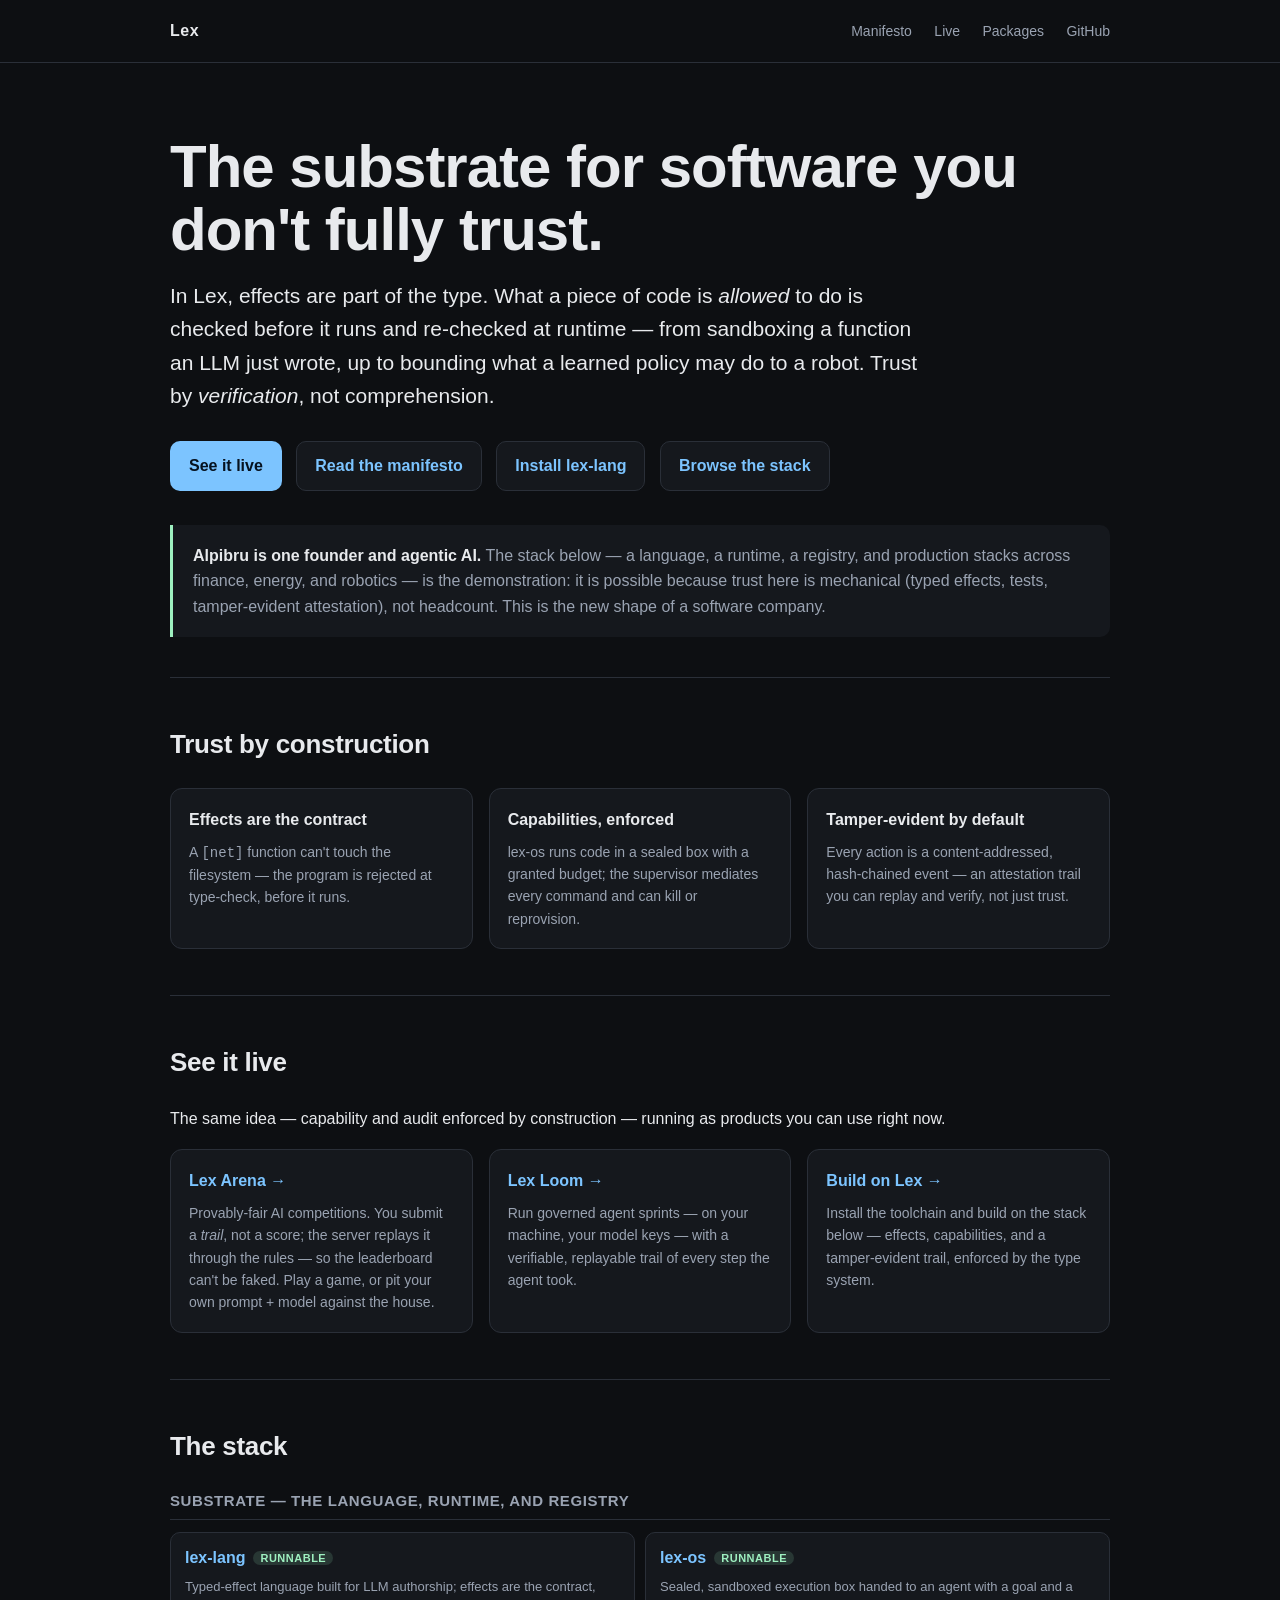
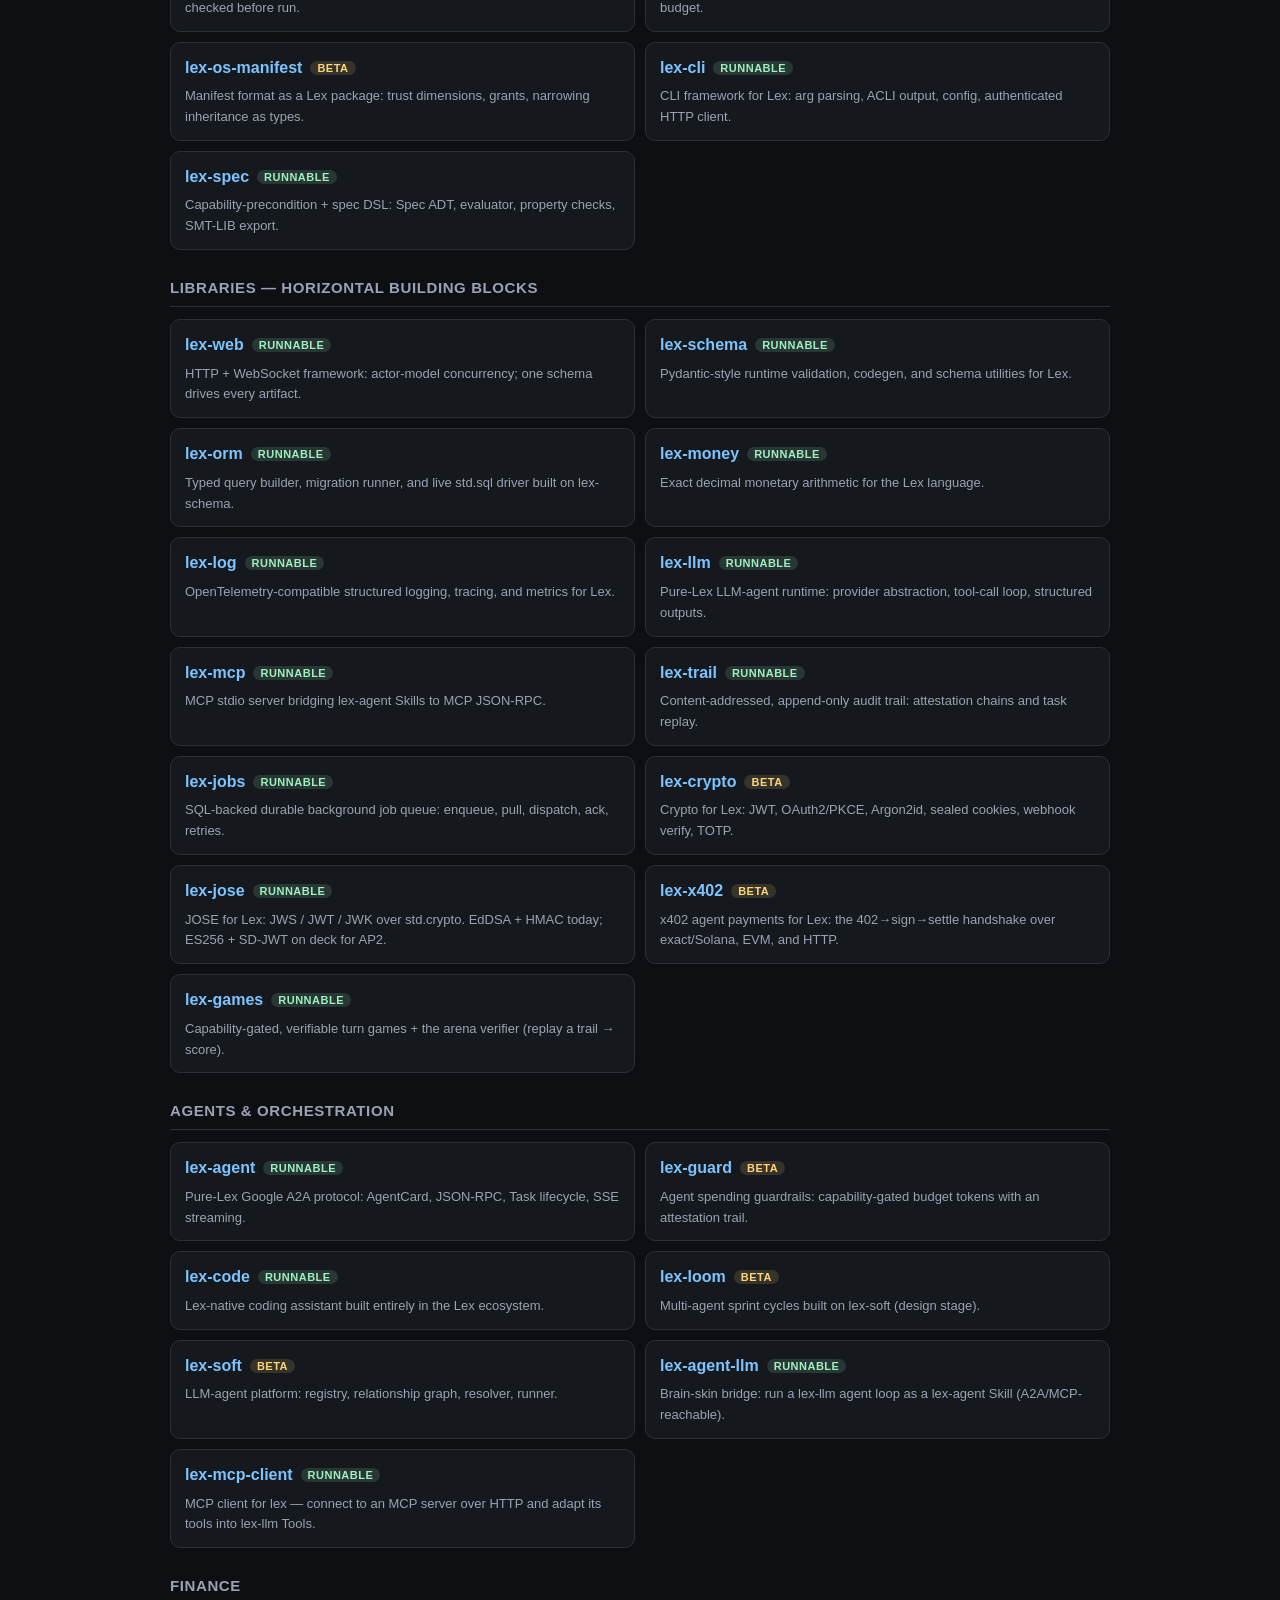
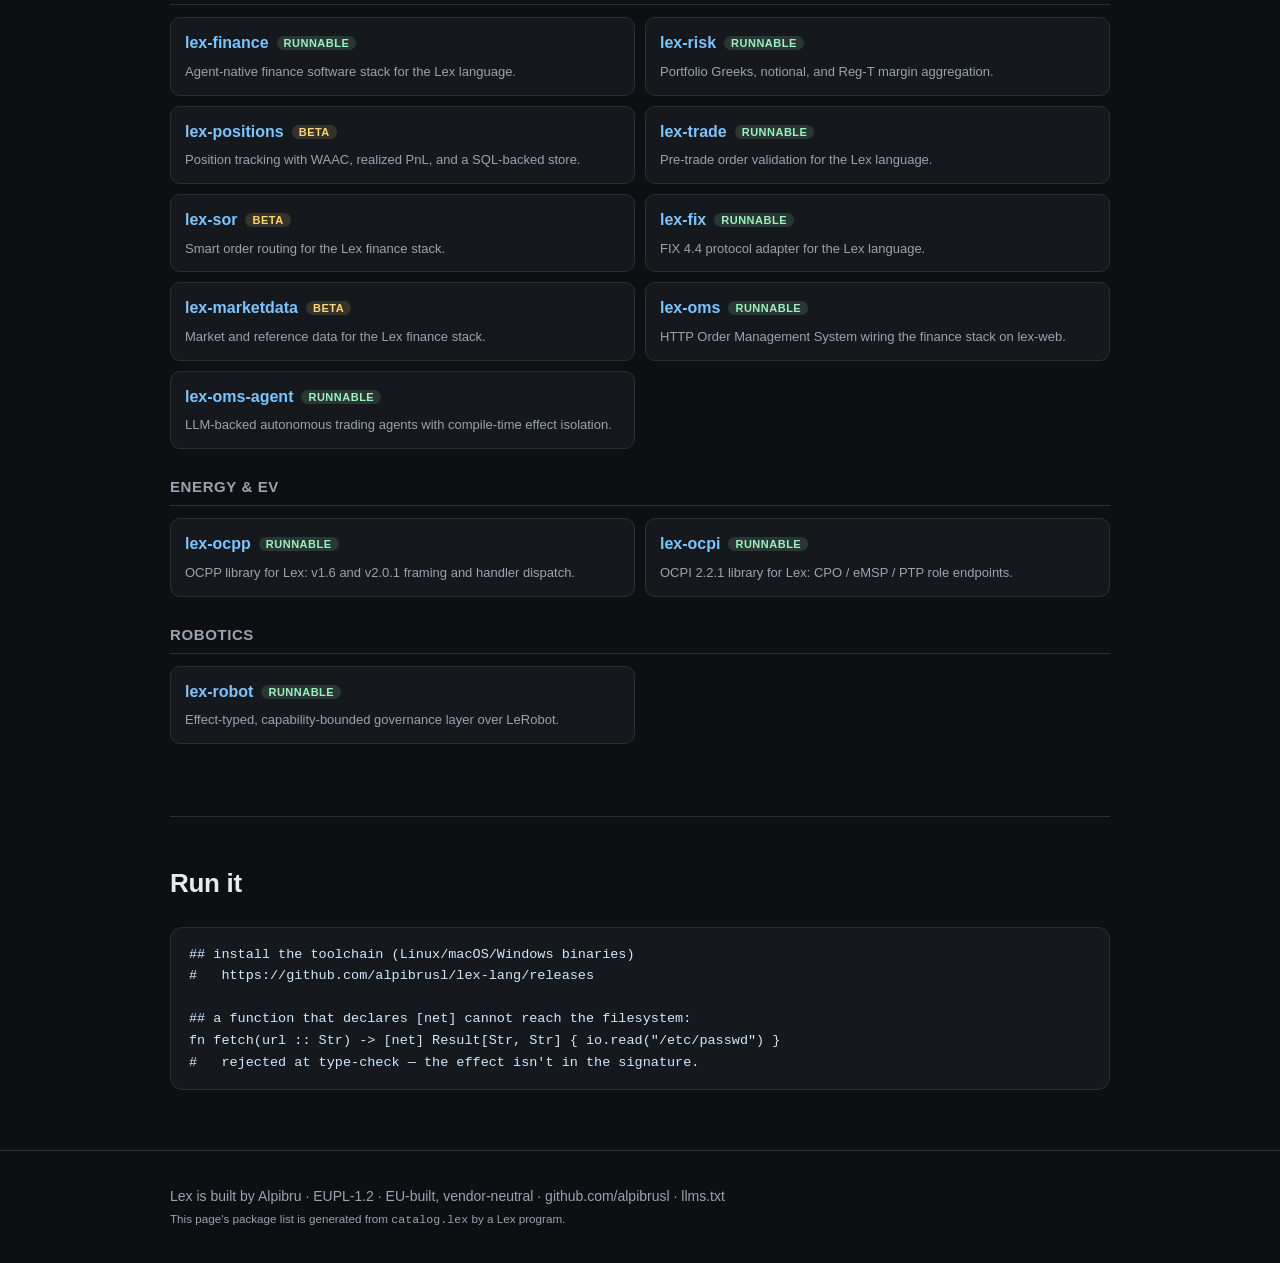
==== index.html @ 273da61c "catalog: regenerate surfaces (llms.txt, README.md, index.html) Co-Authored-By: Claude Sonnet 4.6 <no" ====
<!doctype html>
<html lang="en">
<head>
<meta charset="utf-8">
<meta name="viewport" content="width=device-width, initial-scale=1">
<title>Lex — the substrate for software you don't fully trust</title>
<meta name="description" content="Lex is an effect-typed substrate: what code is allowed to do is checked before it runs and re-checked at runtime — from sandboxing LLM-written code to bounding what a learned policy may do to a robot.">
<link rel="canonical" href="https://lexlang.org/">
<link rel="icon" href="/favicon.ico" sizes="any">
<meta property="og:title" content="Lex — the substrate for software you don't fully trust">
<meta property="og:description" content="Effects are part of the type. Trust by verification, not comprehension.">
<meta property="og:type" content="website">
<meta property="og:url" content="https://lexlang.org/">
<style>
  :root{
    --bg:#0d0f12; --surface:#15181d; --surface2:#1b1f26; --line:#2a2f38;
    --fg:#e8eaed; --muted:#9aa3b2; --accent:#7cc4ff; --accent2:#9ef0c0;
    --run:#9ef0c0; --beta:#ffd479; --alpha:#c6b3ff;
  }
  *{box-sizing:border-box}
  html{scroll-behavior:smooth}
  body{margin:0;background:var(--bg);color:var(--fg);
    font:16px/1.6 -apple-system,BlinkMacSystemFont,"Segoe UI",Roboto,Helvetica,Arial,sans-serif;
    -webkit-font-smoothing:antialiased}
  a{color:var(--accent);text-decoration:none}
  a:hover{text-decoration:underline}
  .wrap{max-width:980px;margin:0 auto;padding:0 20px}
  code,.mono{font-family:ui-monospace,SFMono-Regular,Menlo,Consolas,monospace}
  header{padding:18px 0;border-bottom:1px solid var(--line)}
  header .wrap{display:flex;align-items:center;justify-content:space-between;gap:16px}
  .brand{font-weight:700;letter-spacing:.5px}
  nav a{color:var(--muted);margin-left:18px;font-size:14px}
  .hero{padding:72px 0 40px}
  .hero h1{font-size:clamp(34px,6vw,60px);line-height:1.05;margin:0 0 18px;letter-spacing:-1px}
  .hero p.lead{font-size:clamp(17px,2.4vw,21px);color:var(--fg);max-width:760px;margin:0 0 22px}
  .cta a{display:inline-block;margin:6px 10px 6px 0;padding:11px 18px;border-radius:10px;
    border:1px solid var(--line);background:var(--surface);font-weight:600}
  .cta a.primary{background:var(--accent);color:#06121f;border-color:transparent}
  .solo{margin:28px 0 0;padding:18px 20px;border-left:3px solid var(--accent2);
    background:var(--surface);border-radius:0 10px 10px 0;color:var(--muted)}
  .solo b{color:var(--fg)}
  section.block{padding:46px 0;border-top:1px solid var(--line)}
  h2{font-size:26px;margin:0 0 22px;letter-spacing:-.3px}
  .pillars{display:grid;grid-template-columns:repeat(3,1fr);gap:16px}
  .pillar{background:var(--surface);border:1px solid var(--line);border-radius:12px;padding:18px}
  .pillar h3{margin:0 0 8px;font-size:16px}
  .pillar p{margin:0;color:var(--muted);font-size:14px}
  pre{background:var(--surface);border:1px solid var(--line);border-radius:12px;
    padding:16px 18px;overflow:auto;font-size:13.5px;color:#cfe8ff}
  .layer{margin:0 0 26px}
  .layer h3{font-size:15px;color:var(--muted);text-transform:uppercase;letter-spacing:.6px;
    font-weight:600;margin:0 0 12px;border-bottom:1px solid var(--line);padding-bottom:6px}
  ul.pkgs{list-style:none;margin:0;padding:0;display:grid;grid-template-columns:repeat(2,1fr);gap:10px}
  ul.pkgs li{background:var(--surface);border:1px solid var(--line);border-radius:10px;padding:12px 14px}
  ul.pkgs li a{font-weight:600}
  ul.pkgs li p{margin:6px 0 0;color:var(--muted);font-size:13px}
  .st{font-size:11px;font-weight:700;text-transform:uppercase;letter-spacing:.5px;
    margin-left:8px;padding:1px 7px;border-radius:20px;vertical-align:middle}
  .st-runnable{background:rgba(158,240,192,.14);color:var(--run)}
  .st-beta{background:rgba(255,212,121,.14);color:var(--beta)}
  .st-alpha{background:rgba(198,179,255,.14);color:var(--alpha)}
  footer{border-top:1px solid var(--line);padding:34px 0;color:var(--muted);font-size:14px}
  footer a{color:var(--muted)}
  @media(max-width:680px){.pillars{grid-template-columns:1fr}ul.pkgs{grid-template-columns:1fr}}
</style>
</head>
<body>
<header><div class="wrap">
  <span class="brand">Lex</span>
  <nav>
    <a href="/manifesto">Manifesto</a>
    <a href="#live">Live</a>
    <a href="#packages">Packages</a>
    <a href="https://github.com/alpibrusl">GitHub</a>
  </nav>
</div></header>

<main class="wrap">
  <section class="hero">
    <h1>The substrate for software you don't&nbsp;fully&nbsp;trust.</h1>
    <p class="lead">In Lex, effects are part of the type. What a piece of code is <em>allowed</em> to
    do is checked before it runs and re-checked at runtime — from sandboxing a function an LLM just
    wrote, up to bounding what a learned policy may do to a robot. Trust by <em>verification</em>, not
    comprehension.</p>
    <div class="cta">
      <a class="primary" href="#live">See it live</a>
      <a href="/manifesto">Read the manifesto</a>
      <a href="https://github.com/alpibrusl/lex-lang/releases">Install lex-lang</a>
      <a href="#packages">Browse the stack</a>
    </div>
    <p class="solo"><b>Alpibru is one founder and agentic AI.</b> The stack below — a language, a
    runtime, a registry, and production stacks across finance, energy, and robotics — is the
    demonstration: it is possible because trust here is mechanical (typed effects, tests,
    tamper-evident attestation), not headcount. This is the new shape of a software company.</p>
  </section>

  <section class="block">
    <h2>Trust by construction</h2>
    <div class="pillars">
      <div class="pillar"><h3>Effects are the contract</h3><p>A <code>[net]</code> function can't
        touch the filesystem — the program is rejected at type-check, before it runs.</p></div>
      <div class="pillar"><h3>Capabilities, enforced</h3><p>lex-os runs code in a sealed box with a
        granted budget; the supervisor mediates every command and can kill or reprovision.</p></div>
      <div class="pillar"><h3>Tamper-evident by default</h3><p>Every action is a content-addressed,
        hash-chained event — an attestation trail you can replay and verify, not just trust.</p></div>
    </div>
  </section>

  <section class="block" id="live">
    <h2>See it live</h2>
    <p class="lead" style="margin-bottom:18px">The same idea — capability and audit enforced by
    construction — running as products you can use right now.</p>
    <div class="pillars">
      <a class="pillar" style="text-decoration:none;display:block" href="https://arena.lexlang.org">
        <h3>Lex Arena &rarr;</h3><p>Provably-fair AI competitions. You submit a <em>trail</em>, not a
        score; the server replays it through the rules — so the leaderboard can't be faked. Play a
        game, or pit your own prompt + model against the house.</p></a>
      <a class="pillar" style="text-decoration:none;display:block" href="https://loom.lexlang.org">
        <h3>Lex Loom &rarr;</h3><p>Run governed agent sprints — on your machine, your model keys —
        with a verifiable, replayable trail of every step the agent took.</p></a>
      <a class="pillar" style="text-decoration:none;display:block" href="https://github.com/alpibrusl/lex-lang/releases">
        <h3>Build on Lex &rarr;</h3><p>Install the toolchain and build on the stack below —
        effects, capabilities, and a tamper-evident trail, enforced by the type system.</p></a>
    </div>
  </section>

  <section class="block" id="packages">
    <h2>The stack</h2>
<!-- packages:start -->
  <section class="layer">
    <h3>Substrate — the language, runtime, and registry</h3>
    <ul class="pkgs">
      <li><a href="https://github.com/alpibrusl/lex-lang">lex-lang</a><span class="st st-runnable">runnable</span><p>Typed-effect language built for LLM authorship; effects are the contract, checked before run.</p></li>
      <li><a href="https://github.com/alpibrusl/lex-os">lex-os</a><span class="st st-runnable">runnable</span><p>Sealed, sandboxed execution box handed to an agent with a goal and a budget.</p></li>
      <li><a href="https://github.com/alpibrusl/lex-os-manifest">lex-os-manifest</a><span class="st st-beta">beta</span><p>Manifest format as a Lex package: trust dimensions, grants, narrowing inheritance as types.</p></li>
      <li><a href="https://github.com/alpibrusl/lex-cli">lex-cli</a><span class="st st-runnable">runnable</span><p>CLI framework for Lex: arg parsing, ACLI output, config, authenticated HTTP client.</p></li>
      <li><a href="https://github.com/alpibrusl/lex-spec">lex-spec</a><span class="st st-runnable">runnable</span><p>Capability-precondition + spec DSL: Spec ADT, evaluator, property checks, SMT-LIB export.</p></li>
    </ul>
  </section>
  <section class="layer">
    <h3>Libraries — horizontal building blocks</h3>
    <ul class="pkgs">
      <li><a href="https://github.com/alpibrusl/lex-web">lex-web</a><span class="st st-runnable">runnable</span><p>HTTP + WebSocket framework: actor-model concurrency; one schema drives every artifact.</p></li>
      <li><a href="https://github.com/alpibrusl/lex-schema">lex-schema</a><span class="st st-runnable">runnable</span><p>Pydantic-style runtime validation, codegen, and schema utilities for Lex.</p></li>
      <li><a href="https://github.com/alpibrusl/lex-orm">lex-orm</a><span class="st st-runnable">runnable</span><p>Typed query builder, migration runner, and live std.sql driver built on lex-schema.</p></li>
      <li><a href="https://github.com/alpibrusl/lex-money">lex-money</a><span class="st st-runnable">runnable</span><p>Exact decimal monetary arithmetic for the Lex language.</p></li>
      <li><a href="https://github.com/alpibrusl/lex-log">lex-log</a><span class="st st-runnable">runnable</span><p>OpenTelemetry-compatible structured logging, tracing, and metrics for Lex.</p></li>
      <li><a href="https://github.com/alpibrusl/lex-llm">lex-llm</a><span class="st st-runnable">runnable</span><p>Pure-Lex LLM-agent runtime: provider abstraction, tool-call loop, structured outputs.</p></li>
      <li><a href="https://github.com/alpibrusl/lex-mcp">lex-mcp</a><span class="st st-runnable">runnable</span><p>MCP stdio server bridging lex-agent Skills to MCP JSON-RPC.</p></li>
      <li><a href="https://github.com/alpibrusl/lex-trail">lex-trail</a><span class="st st-runnable">runnable</span><p>Content-addressed, append-only audit trail: attestation chains and task replay.</p></li>
      <li><a href="https://github.com/alpibrusl/lex-jobs">lex-jobs</a><span class="st st-runnable">runnable</span><p>SQL-backed durable background job queue: enqueue, pull, dispatch, ack, retries.</p></li>
      <li><a href="https://github.com/alpibrusl/lex-crypto">lex-crypto</a><span class="st st-beta">beta</span><p>Crypto for Lex: JWT, OAuth2/PKCE, Argon2id, sealed cookies, webhook verify, TOTP.</p></li>
      <li><a href="https://github.com/alpibrusl/lex-jose">lex-jose</a><span class="st st-runnable">runnable</span><p>JOSE for Lex: JWS / JWT / JWK over std.crypto. EdDSA + HMAC today; ES256 + SD-JWT on deck for AP2.</p></li>
      <li><a href="https://github.com/alpibrusl/lex-x402">lex-x402</a><span class="st st-beta">beta</span><p>x402 agent payments for Lex: the 402→sign→settle handshake over exact/Solana, EVM, and HTTP.</p></li>
      <li><a href="https://github.com/alpibrusl/lex-games">lex-games</a><span class="st st-runnable">runnable</span><p>Capability-gated, verifiable turn games + the arena verifier (replay a trail → score).</p></li>
    </ul>
  </section>
  <section class="layer">
    <h3>Agents & orchestration</h3>
    <ul class="pkgs">
      <li><a href="https://github.com/alpibrusl/lex-agent">lex-agent</a><span class="st st-runnable">runnable</span><p>Pure-Lex Google A2A protocol: AgentCard, JSON-RPC, Task lifecycle, SSE streaming.</p></li>
      <li><a href="https://github.com/alpibrusl/lex-guard">lex-guard</a><span class="st st-beta">beta</span><p>Agent spending guardrails: capability-gated budget tokens with an attestation trail.</p></li>
      <li><a href="https://github.com/alpibrusl/lex-code">lex-code</a><span class="st st-runnable">runnable</span><p>Lex-native coding assistant built entirely in the Lex ecosystem.</p></li>
      <li><a href="https://github.com/alpibrusl/lex-loom">lex-loom</a><span class="st st-beta">beta</span><p>Multi-agent sprint cycles built on lex-soft (design stage).</p></li>
      <li><a href="https://github.com/alpibrusl/lex-soft">lex-soft</a><span class="st st-beta">beta</span><p>LLM-agent platform: registry, relationship graph, resolver, runner.</p></li>
      <li><a href="https://github.com/alpibrusl/lex-agent-llm">lex-agent-llm</a><span class="st st-runnable">runnable</span><p>Brain-skin bridge: run a lex-llm agent loop as a lex-agent Skill (A2A/MCP-reachable).</p></li>
      <li><a href="https://github.com/alpibrusl/lex-mcp-client">lex-mcp-client</a><span class="st st-runnable">runnable</span><p>MCP client for lex — connect to an MCP server over HTTP and adapt its tools into lex-llm Tools.</p></li>
    </ul>
  </section>
  <section class="layer">
    <h3>Finance</h3>
    <ul class="pkgs">
      <li><a href="https://github.com/alpibrusl/lex-finance">lex-finance</a><span class="st st-runnable">runnable</span><p>Agent-native finance software stack for the Lex language.</p></li>
      <li><a href="https://github.com/alpibrusl/lex-risk">lex-risk</a><span class="st st-runnable">runnable</span><p>Portfolio Greeks, notional, and Reg-T margin aggregation.</p></li>
      <li><a href="https://github.com/alpibrusl/lex-positions">lex-positions</a><span class="st st-beta">beta</span><p>Position tracking with WAAC, realized PnL, and a SQL-backed store.</p></li>
      <li><a href="https://github.com/alpibrusl/lex-trade">lex-trade</a><span class="st st-runnable">runnable</span><p>Pre-trade order validation for the Lex language.</p></li>
      <li><a href="https://github.com/alpibrusl/lex-sor">lex-sor</a><span class="st st-beta">beta</span><p>Smart order routing for the Lex finance stack.</p></li>
      <li><a href="https://github.com/alpibrusl/lex-fix">lex-fix</a><span class="st st-runnable">runnable</span><p>FIX 4.4 protocol adapter for the Lex language.</p></li>
      <li><a href="https://github.com/alpibrusl/lex-marketdata">lex-marketdata</a><span class="st st-beta">beta</span><p>Market and reference data for the Lex finance stack.</p></li>
      <li><a href="https://github.com/alpibrusl/lex-oms">lex-oms</a><span class="st st-runnable">runnable</span><p>HTTP Order Management System wiring the finance stack on lex-web.</p></li>
      <li><a href="https://github.com/alpibrusl/lex-oms-agent">lex-oms-agent</a><span class="st st-runnable">runnable</span><p>LLM-backed autonomous trading agents with compile-time effect isolation.</p></li>
    </ul>
  </section>
  <section class="layer">
    <h3>Energy & EV</h3>
    <ul class="pkgs">
      <li><a href="https://github.com/alpibrusl/lex-ocpp">lex-ocpp</a><span class="st st-runnable">runnable</span><p>OCPP library for Lex: v1.6 and v2.0.1 framing and handler dispatch.</p></li>
      <li><a href="https://github.com/alpibrusl/lex-ocpi">lex-ocpi</a><span class="st st-runnable">runnable</span><p>OCPI 2.2.1 library for Lex: CPO / eMSP / PTP role endpoints.</p></li>
    </ul>
  </section>
  <section class="layer">
    <h3>Robotics</h3>
    <ul class="pkgs">
      <li><a href="https://github.com/alpibrusl/lex-robot">lex-robot</a><span class="st st-runnable">runnable</span><p>Effect-typed, capability-bounded governance layer over LeRobot.</p></li>
    </ul>
  </section>
<!-- packages:end -->
  </section>

  <section class="block">
    <h2>Run it</h2>
    <pre><code>## install the toolchain (Linux/macOS/Windows binaries)
#   https://github.com/alpibrusl/lex-lang/releases

## a function that declares [net] cannot reach the filesystem:
fn fetch(url :: Str) -> [net] Result[Str, Str] { io.read("/etc/passwd") }
#   rejected at type-check — the effect isn't in the signature.</code></pre>
  </section>
</main>

<footer><div class="wrap">
  Lex is built by <a href="https://alpibru.com">Alpibru</a> · EUPL-1.2 · EU-built, vendor-neutral ·
  <a href="https://github.com/alpibrusl">github.com/alpibrusl</a> ·
  <a href="/llms.txt">llms.txt</a>
  <br><small>This page's package list is generated from <code>catalog.lex</code> by a Lex program.</small>
</div></footer>
</body>
</html>
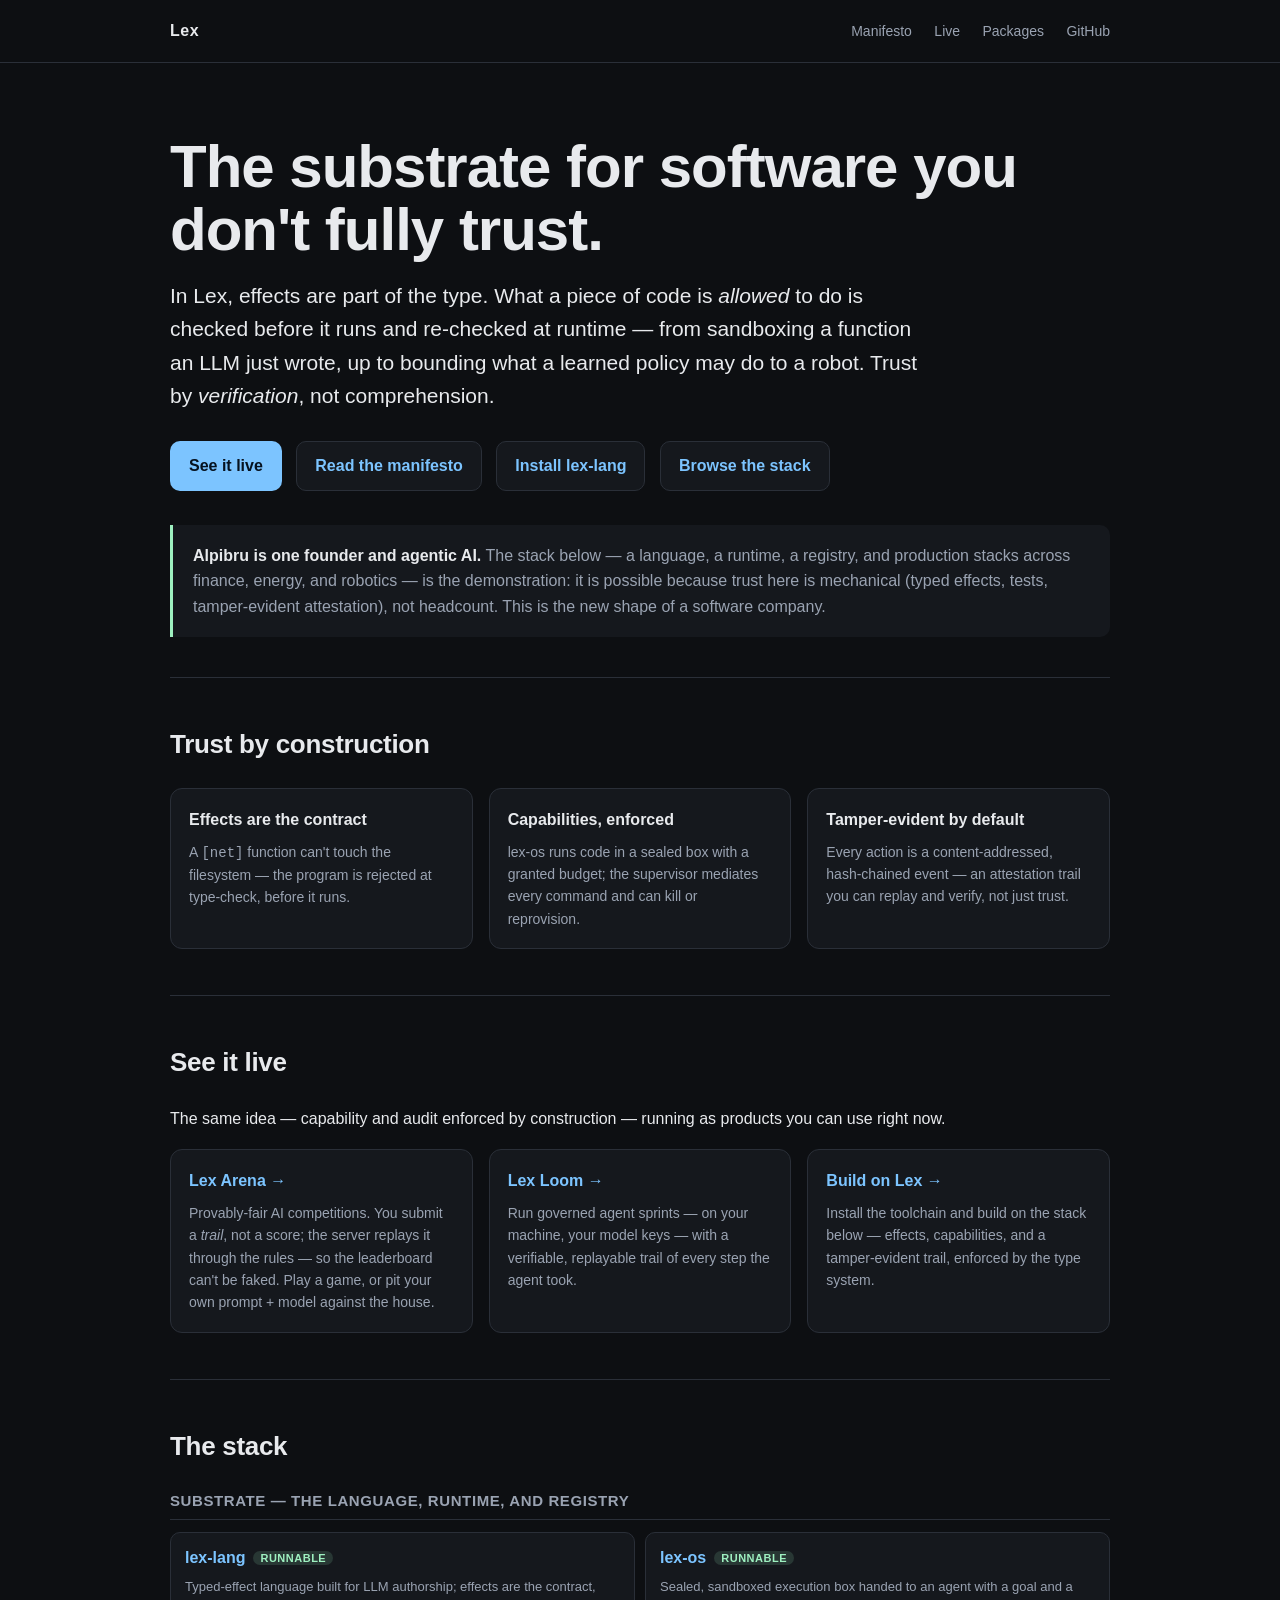
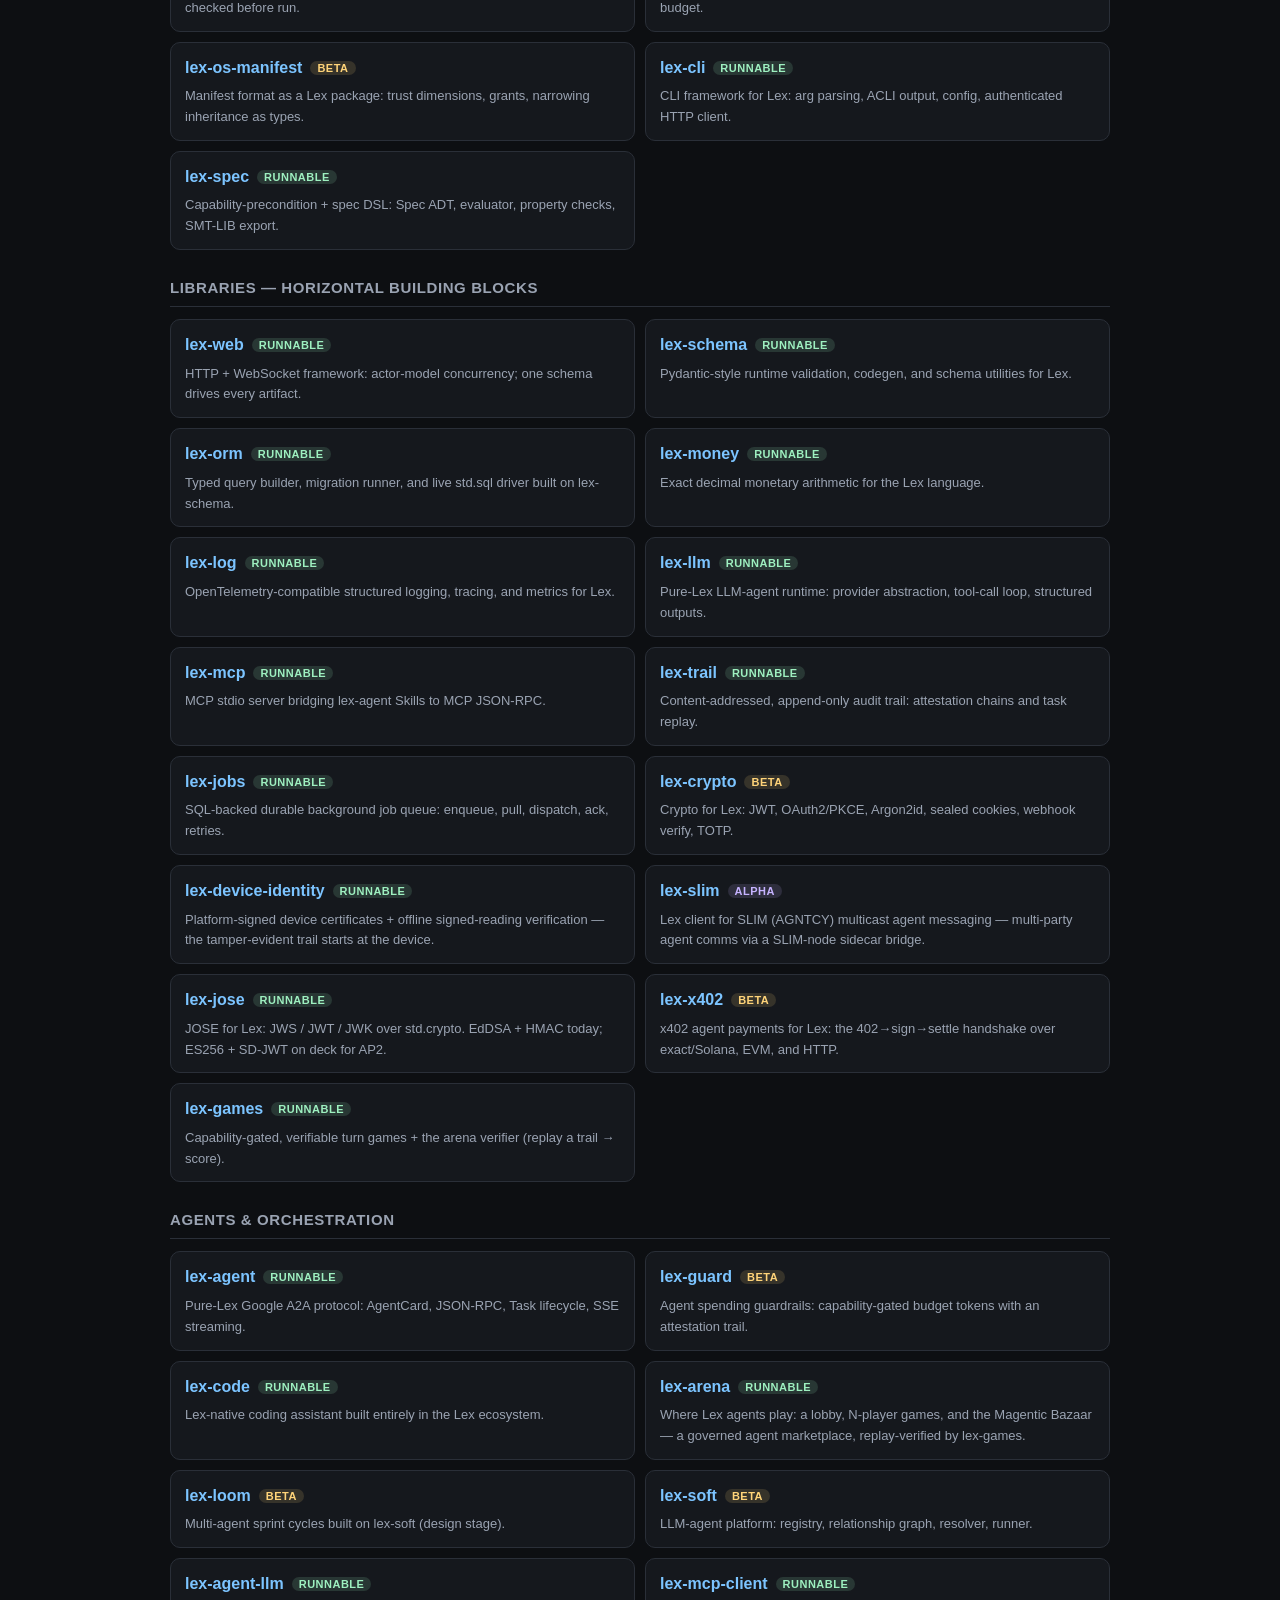
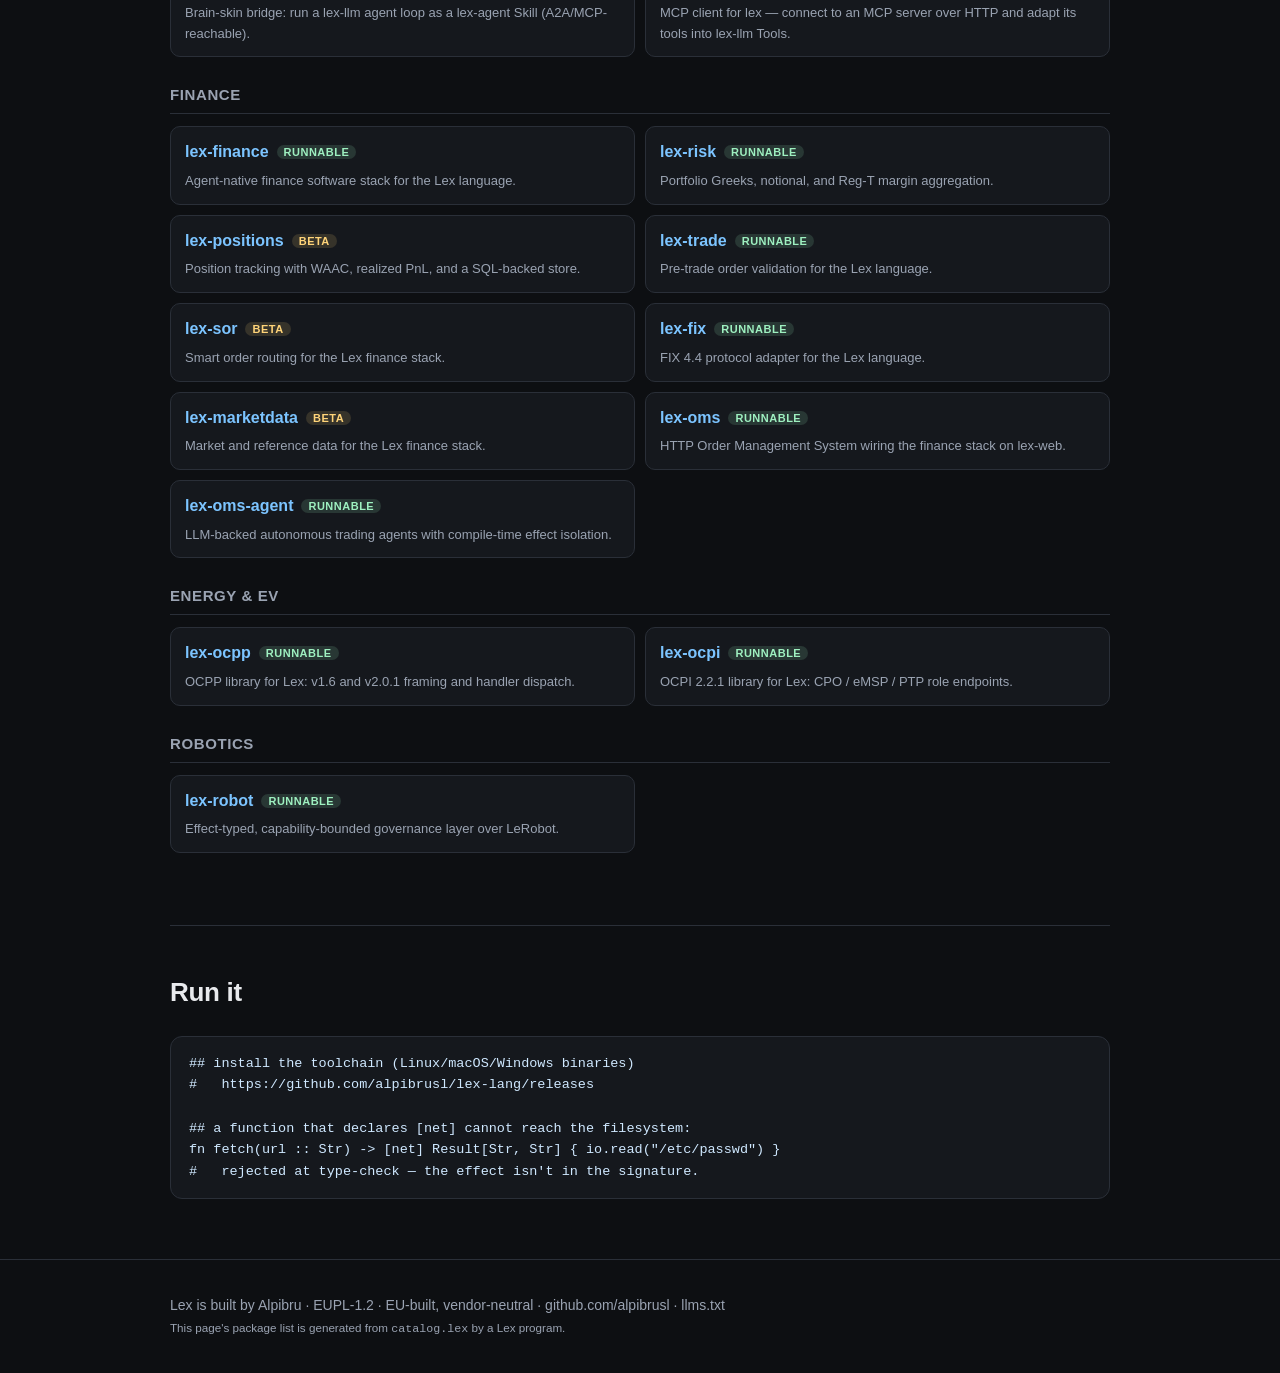
==== commit e1fb5cb2: "catalog: add lex-arena, lex-device-identity, lex-slim (new public repos) The anti-drift reality chec" ====
--- a/index.html
+++ b/index.html
@@ -150,6 +150,8 @@
       <li><a href="https://github.com/alpibrusl/lex-trail">lex-trail</a><span class="st st-runnable">runnable</span><p>Content-addressed, append-only audit trail: attestation chains and task replay.</p></li>
       <li><a href="https://github.com/alpibrusl/lex-jobs">lex-jobs</a><span class="st st-runnable">runnable</span><p>SQL-backed durable background job queue: enqueue, pull, dispatch, ack, retries.</p></li>
       <li><a href="https://github.com/alpibrusl/lex-crypto">lex-crypto</a><span class="st st-beta">beta</span><p>Crypto for Lex: JWT, OAuth2/PKCE, Argon2id, sealed cookies, webhook verify, TOTP.</p></li>
+      <li><a href="https://github.com/alpibrusl/lex-device-identity">lex-device-identity</a><span class="st st-runnable">runnable</span><p>Platform-signed device certificates + offline signed-reading verification — the tamper-evident trail starts at the device.</p></li>
+      <li><a href="https://github.com/alpibrusl/lex-slim">lex-slim</a><span class="st st-alpha">alpha</span><p>Lex client for SLIM (AGNTCY) multicast agent messaging — multi-party agent comms via a SLIM-node sidecar bridge.</p></li>
       <li><a href="https://github.com/alpibrusl/lex-jose">lex-jose</a><span class="st st-runnable">runnable</span><p>JOSE for Lex: JWS / JWT / JWK over std.crypto. EdDSA + HMAC today; ES256 + SD-JWT on deck for AP2.</p></li>
       <li><a href="https://github.com/alpibrusl/lex-x402">lex-x402</a><span class="st st-beta">beta</span><p>x402 agent payments for Lex: the 402→sign→settle handshake over exact/Solana, EVM, and HTTP.</p></li>
       <li><a href="https://github.com/alpibrusl/lex-games">lex-games</a><span class="st st-runnable">runnable</span><p>Capability-gated, verifiable turn games + the arena verifier (replay a trail → score).</p></li>
@@ -161,6 +163,7 @@
       <li><a href="https://github.com/alpibrusl/lex-agent">lex-agent</a><span class="st st-runnable">runnable</span><p>Pure-Lex Google A2A protocol: AgentCard, JSON-RPC, Task lifecycle, SSE streaming.</p></li>
       <li><a href="https://github.com/alpibrusl/lex-guard">lex-guard</a><span class="st st-beta">beta</span><p>Agent spending guardrails: capability-gated budget tokens with an attestation trail.</p></li>
       <li><a href="https://github.com/alpibrusl/lex-code">lex-code</a><span class="st st-runnable">runnable</span><p>Lex-native coding assistant built entirely in the Lex ecosystem.</p></li>
+      <li><a href="https://github.com/alpibrusl/lex-arena">lex-arena</a><span class="st st-runnable">runnable</span><p>Where Lex agents play: a lobby, N-player games, and the Magentic Bazaar — a governed agent marketplace, replay-verified by lex-games.</p></li>
       <li><a href="https://github.com/alpibrusl/lex-loom">lex-loom</a><span class="st st-beta">beta</span><p>Multi-agent sprint cycles built on lex-soft (design stage).</p></li>
       <li><a href="https://github.com/alpibrusl/lex-soft">lex-soft</a><span class="st st-beta">beta</span><p>LLM-agent platform: registry, relationship graph, resolver, runner.</p></li>
       <li><a href="https://github.com/alpibrusl/lex-agent-llm">lex-agent-llm</a><span class="st st-runnable">runnable</span><p>Brain-skin bridge: run a lex-llm agent loop as a lex-agent Skill (A2A/MCP-reachable).</p></li>
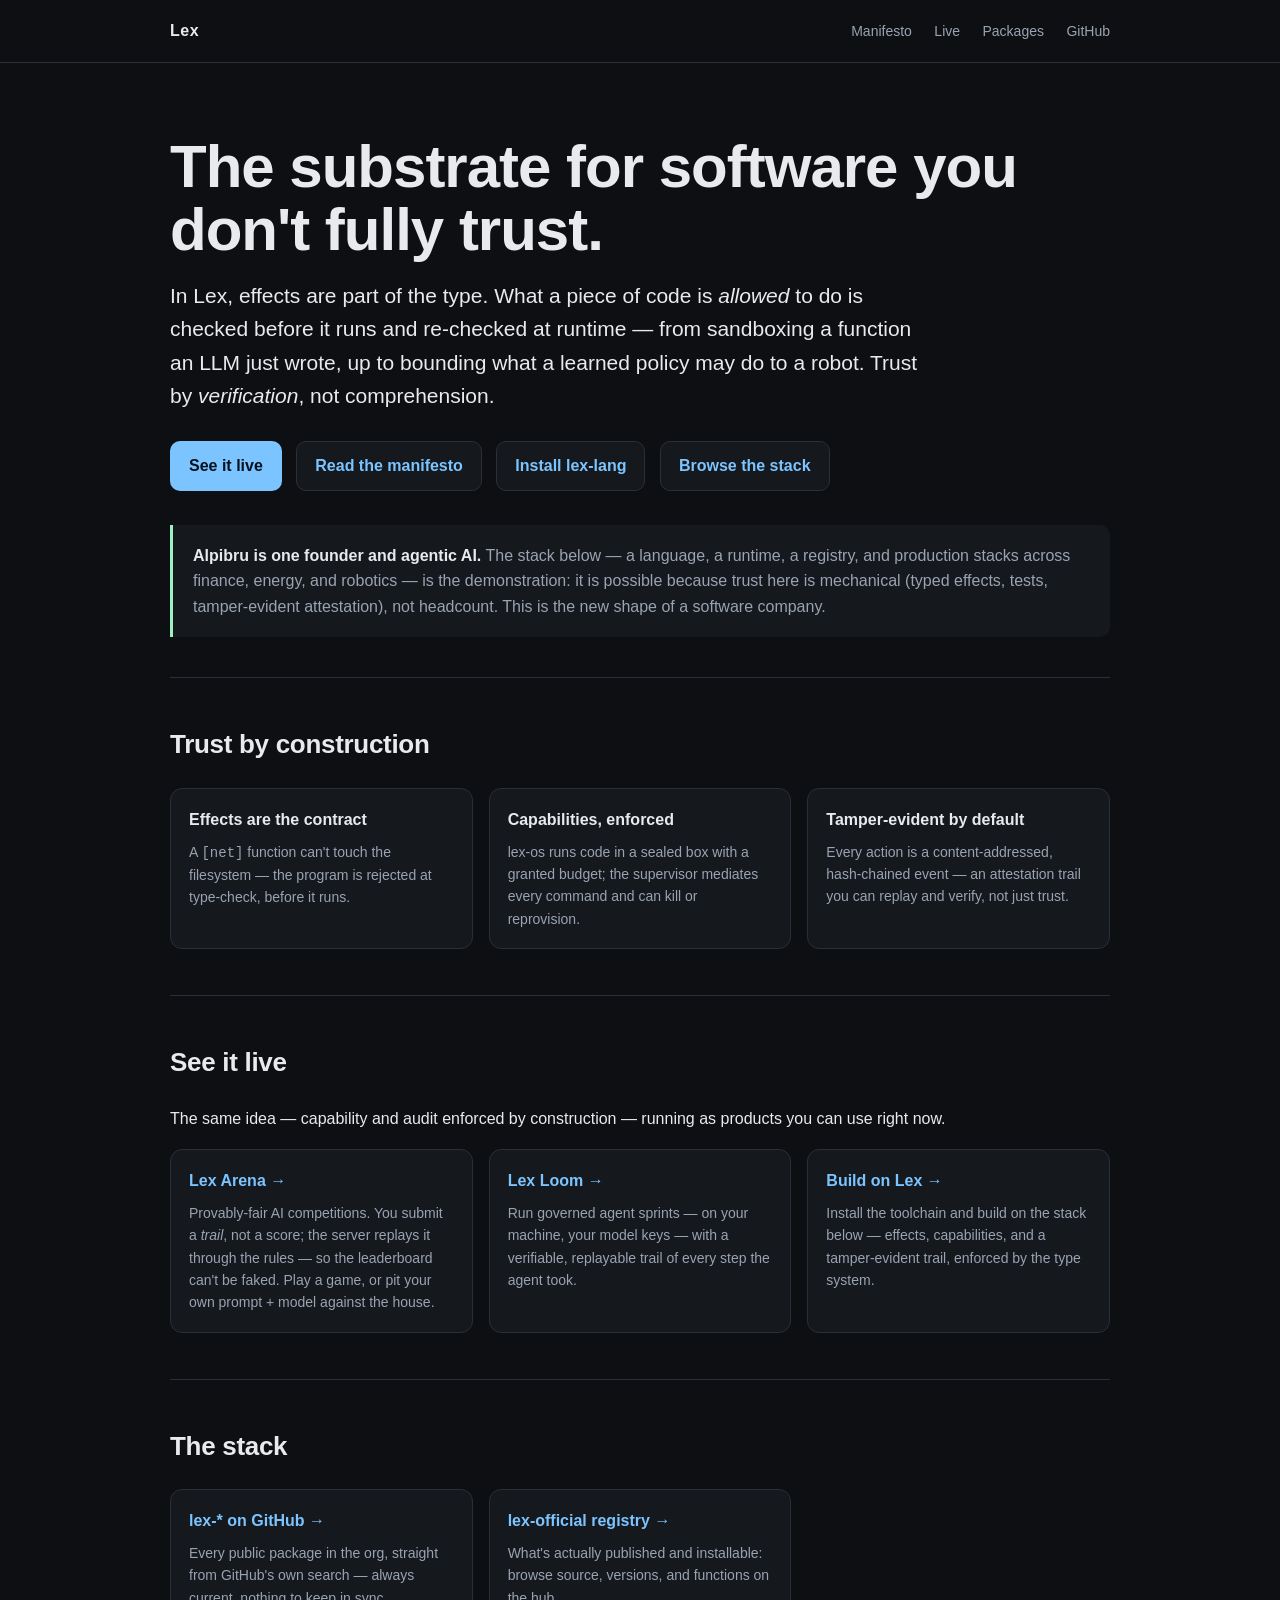
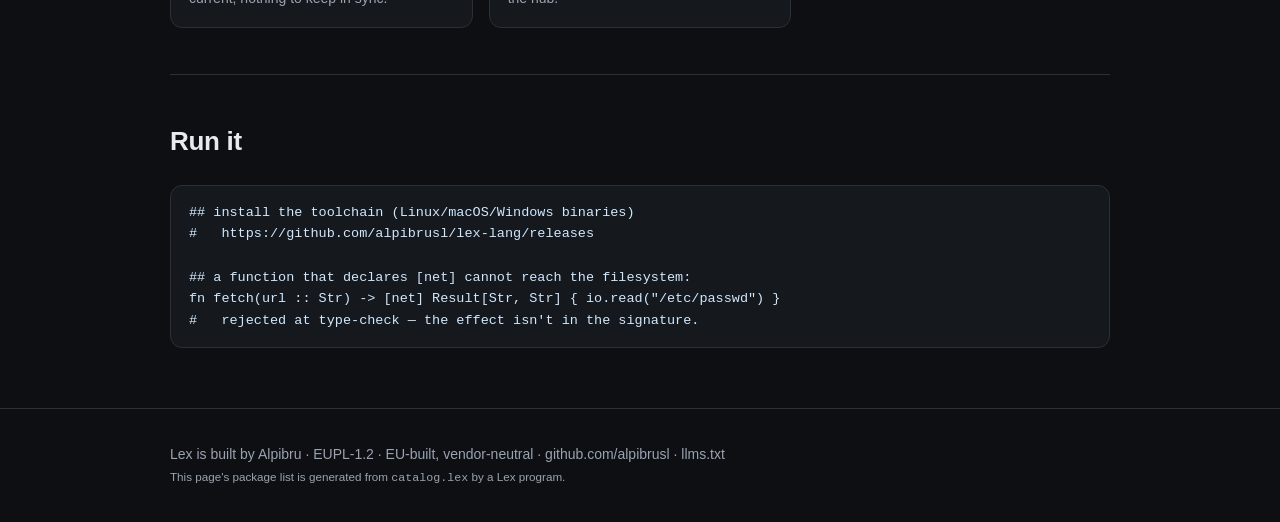
==== commit 8714dd9e: "Replace the curated package list with two live links catalog.lex hand-curated a Layer/Status entry p" ====
--- a/index.html
+++ b/index.html
@@ -127,76 +127,12 @@
   <section class="block" id="packages">
     <h2>The stack</h2>
 <!-- packages:start -->
-  <section class="layer">
-    <h3>Substrate — the language, runtime, and registry</h3>
-    <ul class="pkgs">
-      <li><a href="https://github.com/alpibrusl/lex-lang">lex-lang</a><span class="st st-runnable">runnable</span><p>Typed-effect language built for LLM authorship; effects are the contract, checked before run.</p></li>
-      <li><a href="https://github.com/alpibrusl/lex-os">lex-os</a><span class="st st-runnable">runnable</span><p>Sealed, sandboxed execution box handed to an agent with a goal and a budget.</p></li>
-      <li><a href="https://github.com/alpibrusl/lex-os-manifest">lex-os-manifest</a><span class="st st-beta">beta</span><p>Manifest format as a Lex package: trust dimensions, grants, narrowing inheritance as types.</p></li>
-      <li><a href="https://github.com/alpibrusl/lex-cli">lex-cli</a><span class="st st-runnable">runnable</span><p>CLI framework for Lex: arg parsing, ACLI output, config, authenticated HTTP client.</p></li>
-      <li><a href="https://github.com/alpibrusl/lex-spec">lex-spec</a><span class="st st-runnable">runnable</span><p>Capability-precondition + spec DSL: Spec ADT, evaluator, property checks, SMT-LIB export.</p></li>
-    </ul>
-  </section>
-  <section class="layer">
-    <h3>Libraries — horizontal building blocks</h3>
-    <ul class="pkgs">
-      <li><a href="https://github.com/alpibrusl/lex-web">lex-web</a><span class="st st-runnable">runnable</span><p>HTTP + WebSocket framework: actor-model concurrency; one schema drives every artifact.</p></li>
-      <li><a href="https://github.com/alpibrusl/lex-schema">lex-schema</a><span class="st st-runnable">runnable</span><p>Pydantic-style runtime validation, codegen, and schema utilities for Lex.</p></li>
-      <li><a href="https://github.com/alpibrusl/lex-orm">lex-orm</a><span class="st st-runnable">runnable</span><p>Typed query builder, migration runner, and live std.sql driver built on lex-schema.</p></li>
-      <li><a href="https://github.com/alpibrusl/lex-money">lex-money</a><span class="st st-runnable">runnable</span><p>Exact decimal monetary arithmetic for the Lex language.</p></li>
-      <li><a href="https://github.com/alpibrusl/lex-log">lex-log</a><span class="st st-runnable">runnable</span><p>OpenTelemetry-compatible structured logging, tracing, and metrics for Lex.</p></li>
-      <li><a href="https://github.com/alpibrusl/lex-llm">lex-llm</a><span class="st st-runnable">runnable</span><p>Pure-Lex LLM-agent runtime: provider abstraction, tool-call loop, structured outputs.</p></li>
-      <li><a href="https://github.com/alpibrusl/lex-mcp">lex-mcp</a><span class="st st-runnable">runnable</span><p>MCP stdio server bridging lex-agent Skills to MCP JSON-RPC.</p></li>
-      <li><a href="https://github.com/alpibrusl/lex-trail">lex-trail</a><span class="st st-runnable">runnable</span><p>Content-addressed, append-only audit trail: attestation chains and task replay.</p></li>
-      <li><a href="https://github.com/alpibrusl/lex-jobs">lex-jobs</a><span class="st st-runnable">runnable</span><p>SQL-backed durable background job queue: enqueue, pull, dispatch, ack, retries.</p></li>
-      <li><a href="https://github.com/alpibrusl/lex-crypto">lex-crypto</a><span class="st st-beta">beta</span><p>Crypto for Lex: JWT, OAuth2/PKCE, Argon2id, sealed cookies, webhook verify, TOTP.</p></li>
-      <li><a href="https://github.com/alpibrusl/lex-device-identity">lex-device-identity</a><span class="st st-runnable">runnable</span><p>Platform-signed device certificates + offline signed-reading verification — the tamper-evident trail starts at the device.</p></li>
-      <li><a href="https://github.com/alpibrusl/lex-slim">lex-slim</a><span class="st st-alpha">alpha</span><p>Lex client for SLIM (AGNTCY) multicast agent messaging — multi-party agent comms via a SLIM-node sidecar bridge.</p></li>
-      <li><a href="https://github.com/alpibrusl/lex-jose">lex-jose</a><span class="st st-runnable">runnable</span><p>JOSE for Lex: JWS / JWT / JWK over std.crypto. EdDSA + HMAC today; ES256 + SD-JWT on deck for AP2.</p></li>
-      <li><a href="https://github.com/alpibrusl/lex-x402">lex-x402</a><span class="st st-beta">beta</span><p>x402 agent payments for Lex: the 402→sign→settle handshake over exact/Solana, EVM, and HTTP.</p></li>
-      <li><a href="https://github.com/alpibrusl/lex-games">lex-games</a><span class="st st-runnable">runnable</span><p>Capability-gated, verifiable turn games + the arena verifier (replay a trail → score).</p></li>
-    </ul>
-  </section>
-  <section class="layer">
-    <h3>Agents & orchestration</h3>
-    <ul class="pkgs">
-      <li><a href="https://github.com/alpibrusl/lex-agent">lex-agent</a><span class="st st-runnable">runnable</span><p>Pure-Lex Google A2A protocol: AgentCard, JSON-RPC, Task lifecycle, SSE streaming.</p></li>
-      <li><a href="https://github.com/alpibrusl/lex-guard">lex-guard</a><span class="st st-beta">beta</span><p>Agent spending guardrails: capability-gated budget tokens with an attestation trail.</p></li>
-      <li><a href="https://github.com/alpibrusl/lex-code">lex-code</a><span class="st st-runnable">runnable</span><p>Lex-native coding assistant built entirely in the Lex ecosystem.</p></li>
-      <li><a href="https://github.com/alpibrusl/lex-arena">lex-arena</a><span class="st st-runnable">runnable</span><p>Where Lex agents play: a lobby, N-player games, and the Magentic Bazaar — a governed agent marketplace, replay-verified by lex-games.</p></li>
-      <li><a href="https://github.com/alpibrusl/lex-loom">lex-loom</a><span class="st st-beta">beta</span><p>Multi-agent sprint cycles built on lex-soft (design stage).</p></li>
-      <li><a href="https://github.com/alpibrusl/lex-soft">lex-soft</a><span class="st st-beta">beta</span><p>LLM-agent platform: registry, relationship graph, resolver, runner.</p></li>
-      <li><a href="https://github.com/alpibrusl/lex-agent-llm">lex-agent-llm</a><span class="st st-runnable">runnable</span><p>Brain-skin bridge: run a lex-llm agent loop as a lex-agent Skill (A2A/MCP-reachable).</p></li>
-      <li><a href="https://github.com/alpibrusl/lex-mcp-client">lex-mcp-client</a><span class="st st-runnable">runnable</span><p>MCP client for lex — connect to an MCP server over HTTP and adapt its tools into lex-llm Tools.</p></li>
-    </ul>
-  </section>
-  <section class="layer">
-    <h3>Finance</h3>
-    <ul class="pkgs">
-      <li><a href="https://github.com/alpibrusl/lex-finance">lex-finance</a><span class="st st-runnable">runnable</span><p>Agent-native finance software stack for the Lex language.</p></li>
-      <li><a href="https://github.com/alpibrusl/lex-risk">lex-risk</a><span class="st st-runnable">runnable</span><p>Portfolio Greeks, notional, and Reg-T margin aggregation.</p></li>
-      <li><a href="https://github.com/alpibrusl/lex-positions">lex-positions</a><span class="st st-beta">beta</span><p>Position tracking with WAAC, realized PnL, and a SQL-backed store.</p></li>
-      <li><a href="https://github.com/alpibrusl/lex-trade">lex-trade</a><span class="st st-runnable">runnable</span><p>Pre-trade order validation for the Lex language.</p></li>
-      <li><a href="https://github.com/alpibrusl/lex-sor">lex-sor</a><span class="st st-beta">beta</span><p>Smart order routing for the Lex finance stack.</p></li>
-      <li><a href="https://github.com/alpibrusl/lex-fix">lex-fix</a><span class="st st-runnable">runnable</span><p>FIX 4.4 protocol adapter for the Lex language.</p></li>
-      <li><a href="https://github.com/alpibrusl/lex-marketdata">lex-marketdata</a><span class="st st-beta">beta</span><p>Market and reference data for the Lex finance stack.</p></li>
-      <li><a href="https://github.com/alpibrusl/lex-oms">lex-oms</a><span class="st st-runnable">runnable</span><p>HTTP Order Management System wiring the finance stack on lex-web.</p></li>
-      <li><a href="https://github.com/alpibrusl/lex-oms-agent">lex-oms-agent</a><span class="st st-runnable">runnable</span><p>LLM-backed autonomous trading agents with compile-time effect isolation.</p></li>
-    </ul>
-  </section>
-  <section class="layer">
-    <h3>Energy & EV</h3>
-    <ul class="pkgs">
-      <li><a href="https://github.com/alpibrusl/lex-ocpp">lex-ocpp</a><span class="st st-runnable">runnable</span><p>OCPP library for Lex: v1.6 and v2.0.1 framing and handler dispatch.</p></li>
-      <li><a href="https://github.com/alpibrusl/lex-ocpi">lex-ocpi</a><span class="st st-runnable">runnable</span><p>OCPI 2.2.1 library for Lex: CPO / eMSP / PTP role endpoints.</p></li>
-    </ul>
-  </section>
-  <section class="layer">
-    <h3>Robotics</h3>
-    <ul class="pkgs">
-      <li><a href="https://github.com/alpibrusl/lex-robot">lex-robot</a><span class="st st-runnable">runnable</span><p>Effect-typed, capability-bounded governance layer over LeRobot.</p></li>
-    </ul>
-  </section>
+  <div class="pillars">
+    <a class="pillar" style="text-decoration:none;display:block" href="https://github.com/orgs/alpibrusl/repositories?q=lex-&type=public">
+      <h3>lex-* on GitHub &rarr;</h3><p>Every public package in the org, straight from GitHub's own search — always current, nothing to keep in sync.</p></a>
+    <a class="pillar" style="text-decoration:none;display:block" href="https://console.lexlang.org/#/lex-official">
+      <h3>lex-official registry &rarr;</h3><p>What's actually published and installable: browse source, versions, and functions on the hub.</p></a>
+  </div>
 <!-- packages:end -->
   </section>
 
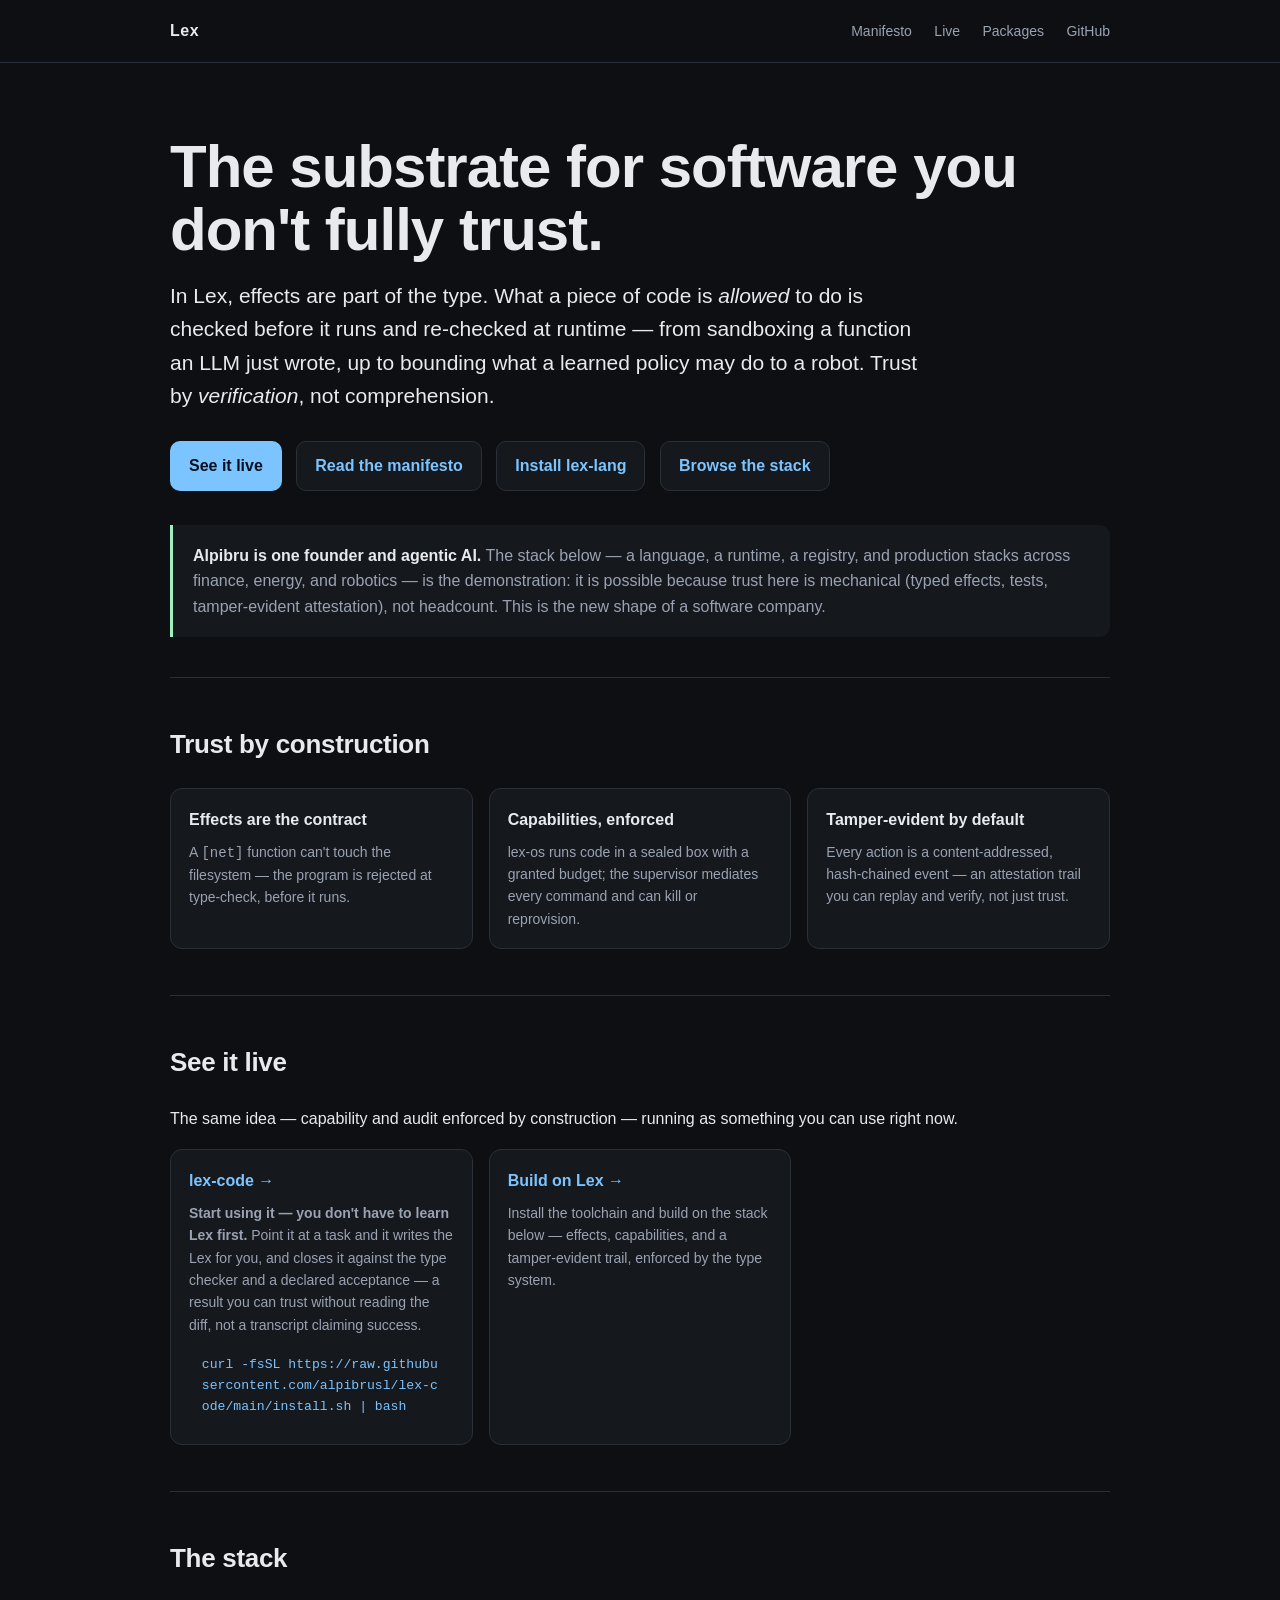
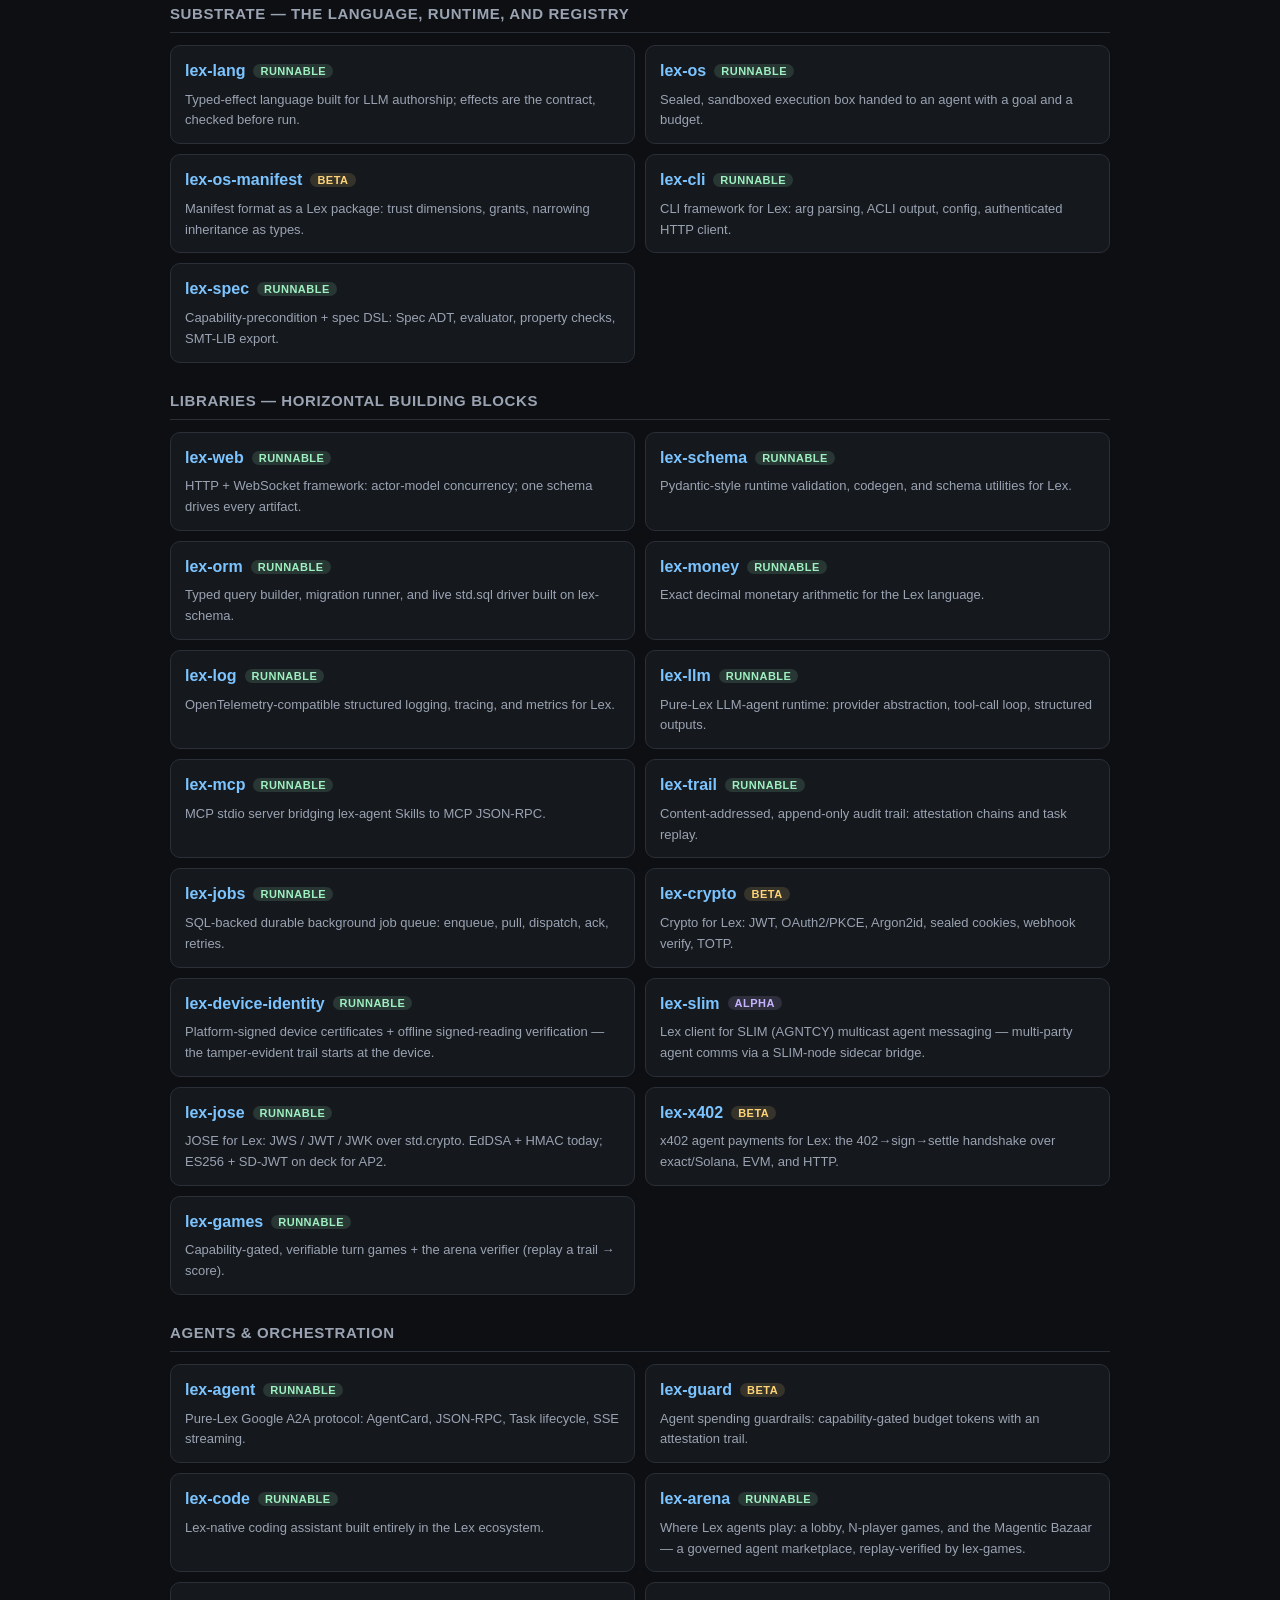
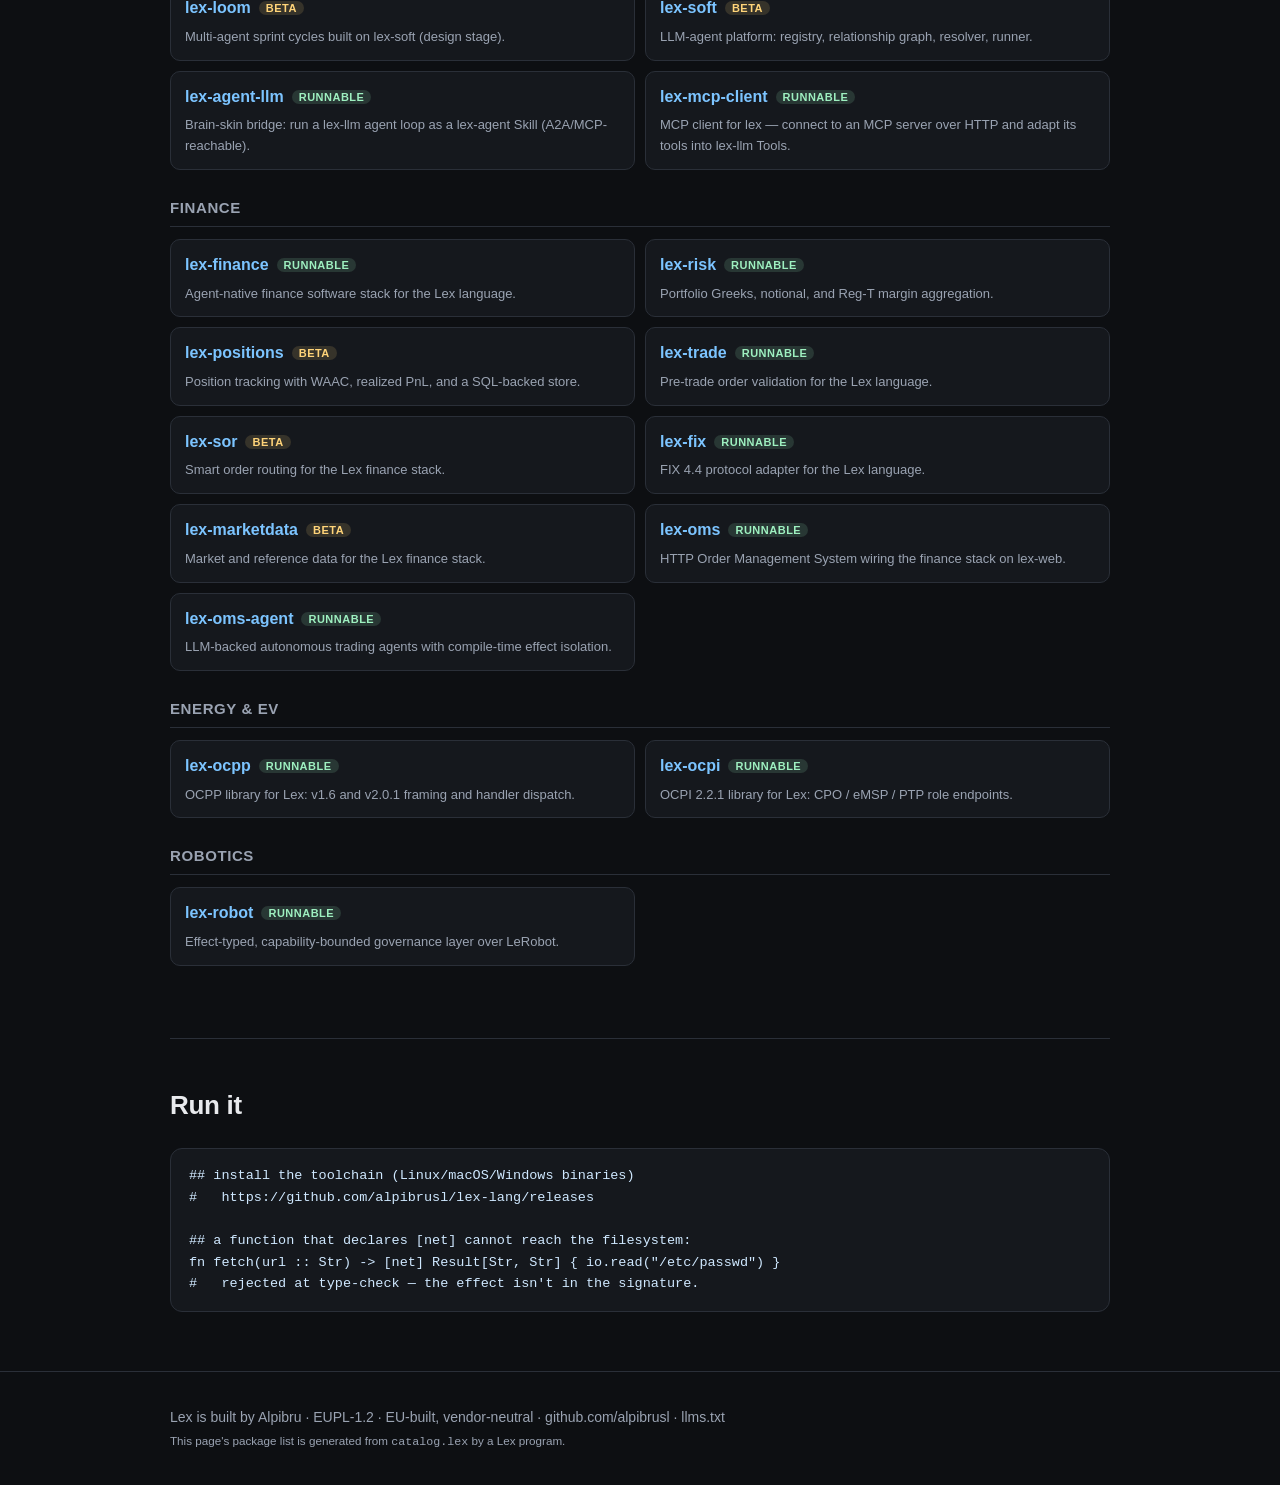
==== commit dc4af49e: "See it live: swap Arena/Loom for lex-code — actually usable right now Arena is currently down (arena" ====
--- a/index.html
+++ b/index.html
@@ -109,15 +109,14 @@
   <section class="block" id="live">
     <h2>See it live</h2>
     <p class="lead" style="margin-bottom:18px">The same idea — capability and audit enforced by
-    construction — running as products you can use right now.</p>
+    construction — running as something you can use right now.</p>
     <div class="pillars">
-      <a class="pillar" style="text-decoration:none;display:block" href="https://arena.lexlang.org">
-        <h3>Lex Arena &rarr;</h3><p>Provably-fair AI competitions. You submit a <em>trail</em>, not a
-        score; the server replays it through the rules — so the leaderboard can't be faked. Play a
-        game, or pit your own prompt + model against the house.</p></a>
-      <a class="pillar" style="text-decoration:none;display:block" href="https://loom.lexlang.org">
-        <h3>Lex Loom &rarr;</h3><p>Run governed agent sprints — on your machine, your model keys —
-        with a verifiable, replayable trail of every step the agent took.</p></a>
+      <a class="pillar" style="text-decoration:none;display:block" href="https://github.com/alpibrusl/lex-code">
+        <h3>lex-code &rarr;</h3><p><b>Start using it — you don't have to learn Lex first.</b>
+        Point it at a task and it writes the Lex for you, and closes it against the type
+        checker and a declared acceptance — a result you can trust without reading the diff,
+        not a transcript claiming success.</p>
+        <code style="display:block;margin-top:0.5rem;padding:0.6rem 0.8rem;font-size:0.82rem;word-break:break-all;">curl -fsSL https://raw.githubusercontent.com/alpibrusl/lex-code/main/install.sh | bash</code></a>
       <a class="pillar" style="text-decoration:none;display:block" href="https://github.com/alpibrusl/lex-lang/releases">
         <h3>Build on Lex &rarr;</h3><p>Install the toolchain and build on the stack below —
         effects, capabilities, and a tamper-evident trail, enforced by the type system.</p></a>
@@ -127,12 +126,76 @@
   <section class="block" id="packages">
     <h2>The stack</h2>
 <!-- packages:start -->
-  <div class="pillars">
-    <a class="pillar" style="text-decoration:none;display:block" href="https://github.com/orgs/alpibrusl/repositories?q=lex-&type=public">
-      <h3>lex-* on GitHub &rarr;</h3><p>Every public package in the org, straight from GitHub's own search — always current, nothing to keep in sync.</p></a>
-    <a class="pillar" style="text-decoration:none;display:block" href="https://console.lexlang.org/#/lex-official">
-      <h3>lex-official registry &rarr;</h3><p>What's actually published and installable: browse source, versions, and functions on the hub.</p></a>
-  </div>
+  <section class="layer">
+    <h3>Substrate — the language, runtime, and registry</h3>
+    <ul class="pkgs">
+      <li><a href="https://github.com/alpibrusl/lex-lang">lex-lang</a><span class="st st-runnable">runnable</span><p>Typed-effect language built for LLM authorship; effects are the contract, checked before run.</p></li>
+      <li><a href="https://github.com/alpibrusl/lex-os">lex-os</a><span class="st st-runnable">runnable</span><p>Sealed, sandboxed execution box handed to an agent with a goal and a budget.</p></li>
+      <li><a href="https://github.com/alpibrusl/lex-os-manifest">lex-os-manifest</a><span class="st st-beta">beta</span><p>Manifest format as a Lex package: trust dimensions, grants, narrowing inheritance as types.</p></li>
+      <li><a href="https://github.com/alpibrusl/lex-cli">lex-cli</a><span class="st st-runnable">runnable</span><p>CLI framework for Lex: arg parsing, ACLI output, config, authenticated HTTP client.</p></li>
+      <li><a href="https://github.com/alpibrusl/lex-spec">lex-spec</a><span class="st st-runnable">runnable</span><p>Capability-precondition + spec DSL: Spec ADT, evaluator, property checks, SMT-LIB export.</p></li>
+    </ul>
+  </section>
+  <section class="layer">
+    <h3>Libraries — horizontal building blocks</h3>
+    <ul class="pkgs">
+      <li><a href="https://github.com/alpibrusl/lex-web">lex-web</a><span class="st st-runnable">runnable</span><p>HTTP + WebSocket framework: actor-model concurrency; one schema drives every artifact.</p></li>
+      <li><a href="https://github.com/alpibrusl/lex-schema">lex-schema</a><span class="st st-runnable">runnable</span><p>Pydantic-style runtime validation, codegen, and schema utilities for Lex.</p></li>
+      <li><a href="https://github.com/alpibrusl/lex-orm">lex-orm</a><span class="st st-runnable">runnable</span><p>Typed query builder, migration runner, and live std.sql driver built on lex-schema.</p></li>
+      <li><a href="https://github.com/alpibrusl/lex-money">lex-money</a><span class="st st-runnable">runnable</span><p>Exact decimal monetary arithmetic for the Lex language.</p></li>
+      <li><a href="https://github.com/alpibrusl/lex-log">lex-log</a><span class="st st-runnable">runnable</span><p>OpenTelemetry-compatible structured logging, tracing, and metrics for Lex.</p></li>
+      <li><a href="https://github.com/alpibrusl/lex-llm">lex-llm</a><span class="st st-runnable">runnable</span><p>Pure-Lex LLM-agent runtime: provider abstraction, tool-call loop, structured outputs.</p></li>
+      <li><a href="https://github.com/alpibrusl/lex-mcp">lex-mcp</a><span class="st st-runnable">runnable</span><p>MCP stdio server bridging lex-agent Skills to MCP JSON-RPC.</p></li>
+      <li><a href="https://github.com/alpibrusl/lex-trail">lex-trail</a><span class="st st-runnable">runnable</span><p>Content-addressed, append-only audit trail: attestation chains and task replay.</p></li>
+      <li><a href="https://github.com/alpibrusl/lex-jobs">lex-jobs</a><span class="st st-runnable">runnable</span><p>SQL-backed durable background job queue: enqueue, pull, dispatch, ack, retries.</p></li>
+      <li><a href="https://github.com/alpibrusl/lex-crypto">lex-crypto</a><span class="st st-beta">beta</span><p>Crypto for Lex: JWT, OAuth2/PKCE, Argon2id, sealed cookies, webhook verify, TOTP.</p></li>
+      <li><a href="https://github.com/alpibrusl/lex-device-identity">lex-device-identity</a><span class="st st-runnable">runnable</span><p>Platform-signed device certificates + offline signed-reading verification — the tamper-evident trail starts at the device.</p></li>
+      <li><a href="https://github.com/alpibrusl/lex-slim">lex-slim</a><span class="st st-alpha">alpha</span><p>Lex client for SLIM (AGNTCY) multicast agent messaging — multi-party agent comms via a SLIM-node sidecar bridge.</p></li>
+      <li><a href="https://github.com/alpibrusl/lex-jose">lex-jose</a><span class="st st-runnable">runnable</span><p>JOSE for Lex: JWS / JWT / JWK over std.crypto. EdDSA + HMAC today; ES256 + SD-JWT on deck for AP2.</p></li>
+      <li><a href="https://github.com/alpibrusl/lex-x402">lex-x402</a><span class="st st-beta">beta</span><p>x402 agent payments for Lex: the 402→sign→settle handshake over exact/Solana, EVM, and HTTP.</p></li>
+      <li><a href="https://github.com/alpibrusl/lex-games">lex-games</a><span class="st st-runnable">runnable</span><p>Capability-gated, verifiable turn games + the arena verifier (replay a trail → score).</p></li>
+    </ul>
+  </section>
+  <section class="layer">
+    <h3>Agents & orchestration</h3>
+    <ul class="pkgs">
+      <li><a href="https://github.com/alpibrusl/lex-agent">lex-agent</a><span class="st st-runnable">runnable</span><p>Pure-Lex Google A2A protocol: AgentCard, JSON-RPC, Task lifecycle, SSE streaming.</p></li>
+      <li><a href="https://github.com/alpibrusl/lex-guard">lex-guard</a><span class="st st-beta">beta</span><p>Agent spending guardrails: capability-gated budget tokens with an attestation trail.</p></li>
+      <li><a href="https://github.com/alpibrusl/lex-code">lex-code</a><span class="st st-runnable">runnable</span><p>Lex-native coding assistant built entirely in the Lex ecosystem.</p></li>
+      <li><a href="https://github.com/alpibrusl/lex-arena">lex-arena</a><span class="st st-runnable">runnable</span><p>Where Lex agents play: a lobby, N-player games, and the Magentic Bazaar — a governed agent marketplace, replay-verified by lex-games.</p></li>
+      <li><a href="https://github.com/alpibrusl/lex-loom">lex-loom</a><span class="st st-beta">beta</span><p>Multi-agent sprint cycles built on lex-soft (design stage).</p></li>
+      <li><a href="https://github.com/alpibrusl/lex-soft">lex-soft</a><span class="st st-beta">beta</span><p>LLM-agent platform: registry, relationship graph, resolver, runner.</p></li>
+      <li><a href="https://github.com/alpibrusl/lex-agent-llm">lex-agent-llm</a><span class="st st-runnable">runnable</span><p>Brain-skin bridge: run a lex-llm agent loop as a lex-agent Skill (A2A/MCP-reachable).</p></li>
+      <li><a href="https://github.com/alpibrusl/lex-mcp-client">lex-mcp-client</a><span class="st st-runnable">runnable</span><p>MCP client for lex — connect to an MCP server over HTTP and adapt its tools into lex-llm Tools.</p></li>
+    </ul>
+  </section>
+  <section class="layer">
+    <h3>Finance</h3>
+    <ul class="pkgs">
+      <li><a href="https://github.com/alpibrusl/lex-finance">lex-finance</a><span class="st st-runnable">runnable</span><p>Agent-native finance software stack for the Lex language.</p></li>
+      <li><a href="https://github.com/alpibrusl/lex-risk">lex-risk</a><span class="st st-runnable">runnable</span><p>Portfolio Greeks, notional, and Reg-T margin aggregation.</p></li>
+      <li><a href="https://github.com/alpibrusl/lex-positions">lex-positions</a><span class="st st-beta">beta</span><p>Position tracking with WAAC, realized PnL, and a SQL-backed store.</p></li>
+      <li><a href="https://github.com/alpibrusl/lex-trade">lex-trade</a><span class="st st-runnable">runnable</span><p>Pre-trade order validation for the Lex language.</p></li>
+      <li><a href="https://github.com/alpibrusl/lex-sor">lex-sor</a><span class="st st-beta">beta</span><p>Smart order routing for the Lex finance stack.</p></li>
+      <li><a href="https://github.com/alpibrusl/lex-fix">lex-fix</a><span class="st st-runnable">runnable</span><p>FIX 4.4 protocol adapter for the Lex language.</p></li>
+      <li><a href="https://github.com/alpibrusl/lex-marketdata">lex-marketdata</a><span class="st st-beta">beta</span><p>Market and reference data for the Lex finance stack.</p></li>
+      <li><a href="https://github.com/alpibrusl/lex-oms">lex-oms</a><span class="st st-runnable">runnable</span><p>HTTP Order Management System wiring the finance stack on lex-web.</p></li>
+      <li><a href="https://github.com/alpibrusl/lex-oms-agent">lex-oms-agent</a><span class="st st-runnable">runnable</span><p>LLM-backed autonomous trading agents with compile-time effect isolation.</p></li>
+    </ul>
+  </section>
+  <section class="layer">
+    <h3>Energy & EV</h3>
+    <ul class="pkgs">
+      <li><a href="https://github.com/alpibrusl/lex-ocpp">lex-ocpp</a><span class="st st-runnable">runnable</span><p>OCPP library for Lex: v1.6 and v2.0.1 framing and handler dispatch.</p></li>
+      <li><a href="https://github.com/alpibrusl/lex-ocpi">lex-ocpi</a><span class="st st-runnable">runnable</span><p>OCPI 2.2.1 library for Lex: CPO / eMSP / PTP role endpoints.</p></li>
+    </ul>
+  </section>
+  <section class="layer">
+    <h3>Robotics</h3>
+    <ul class="pkgs">
+      <li><a href="https://github.com/alpibrusl/lex-robot">lex-robot</a><span class="st st-runnable">runnable</span><p>Effect-typed, capability-bounded governance layer over LeRobot.</p></li>
+    </ul>
+  </section>
 <!-- packages:end -->
   </section>
 
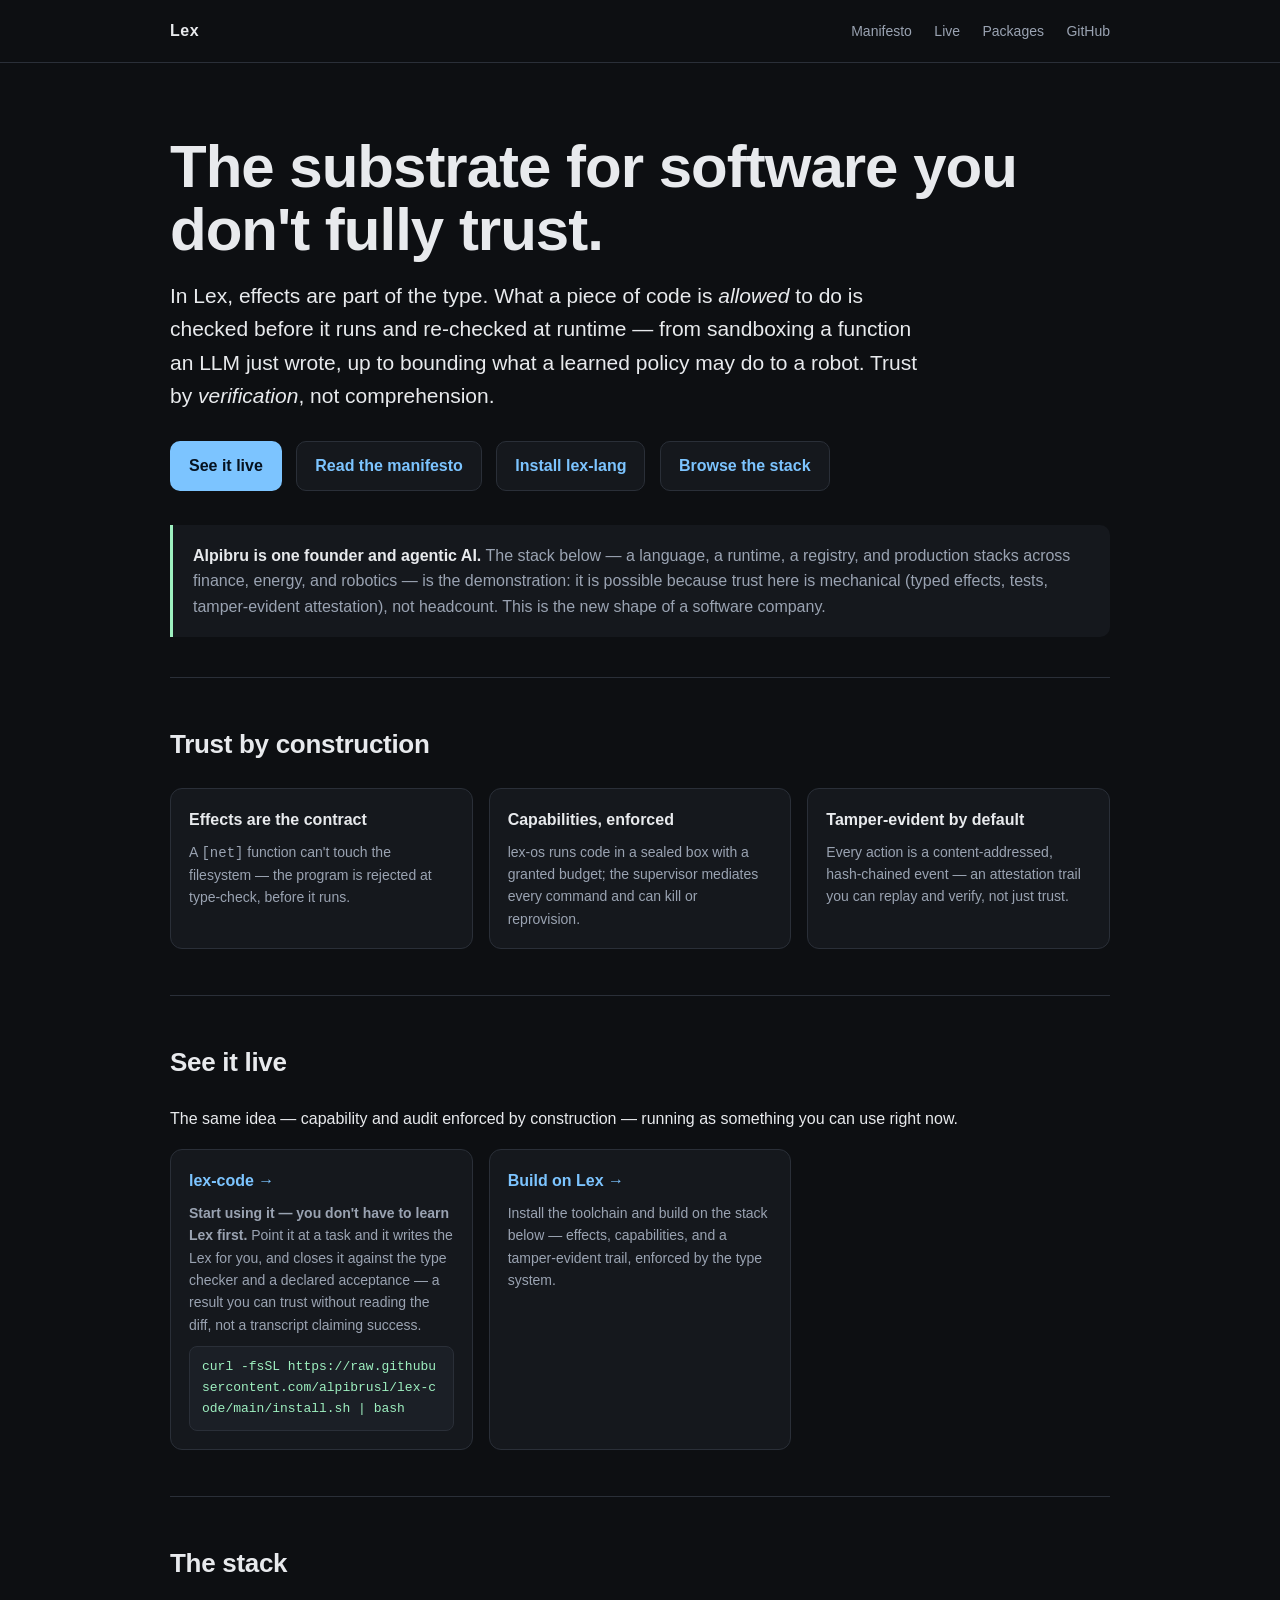
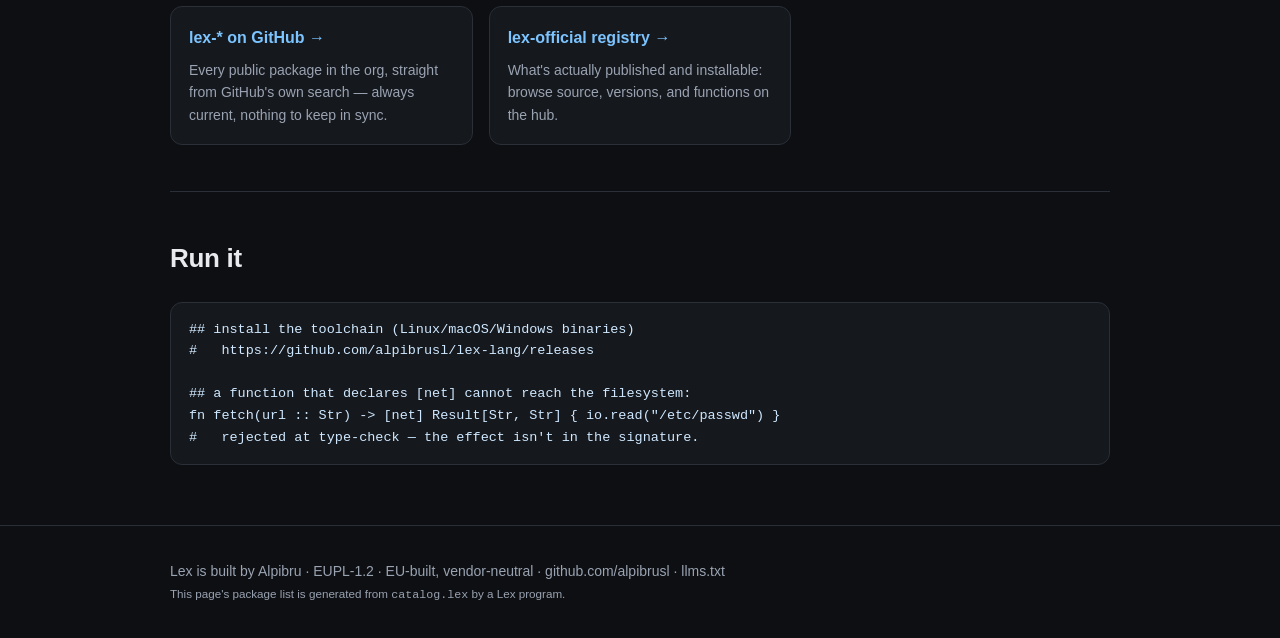
==== commit ee1e1b12: "See it live: swap Arena/Loom for lex-code — actually usable right now Arena is currently down (arena" ====
--- a/index.html
+++ b/index.html
@@ -116,7 +116,7 @@
         Point it at a task and it writes the Lex for you, and closes it against the type
         checker and a declared acceptance — a result you can trust without reading the diff,
         not a transcript claiming success.</p>
-        <code style="display:block;margin-top:0.5rem;padding:0.6rem 0.8rem;font-size:0.82rem;word-break:break-all;">curl -fsSL https://raw.githubusercontent.com/alpibrusl/lex-code/main/install.sh | bash</code></a>
+        <code style="display:block;margin-top:10px;padding:10px 12px;font-size:13px;word-break:break-all;background:var(--surface2);border:1px solid var(--line);border-radius:8px;color:var(--accent2);">curl -fsSL https://raw.githubusercontent.com/alpibrusl/lex-code/main/install.sh | bash</code></a>
       <a class="pillar" style="text-decoration:none;display:block" href="https://github.com/alpibrusl/lex-lang/releases">
         <h3>Build on Lex &rarr;</h3><p>Install the toolchain and build on the stack below —
         effects, capabilities, and a tamper-evident trail, enforced by the type system.</p></a>
@@ -126,76 +126,12 @@
   <section class="block" id="packages">
     <h2>The stack</h2>
 <!-- packages:start -->
-  <section class="layer">
-    <h3>Substrate — the language, runtime, and registry</h3>
-    <ul class="pkgs">
-      <li><a href="https://github.com/alpibrusl/lex-lang">lex-lang</a><span class="st st-runnable">runnable</span><p>Typed-effect language built for LLM authorship; effects are the contract, checked before run.</p></li>
-      <li><a href="https://github.com/alpibrusl/lex-os">lex-os</a><span class="st st-runnable">runnable</span><p>Sealed, sandboxed execution box handed to an agent with a goal and a budget.</p></li>
-      <li><a href="https://github.com/alpibrusl/lex-os-manifest">lex-os-manifest</a><span class="st st-beta">beta</span><p>Manifest format as a Lex package: trust dimensions, grants, narrowing inheritance as types.</p></li>
-      <li><a href="https://github.com/alpibrusl/lex-cli">lex-cli</a><span class="st st-runnable">runnable</span><p>CLI framework for Lex: arg parsing, ACLI output, config, authenticated HTTP client.</p></li>
-      <li><a href="https://github.com/alpibrusl/lex-spec">lex-spec</a><span class="st st-runnable">runnable</span><p>Capability-precondition + spec DSL: Spec ADT, evaluator, property checks, SMT-LIB export.</p></li>
-    </ul>
-  </section>
-  <section class="layer">
-    <h3>Libraries — horizontal building blocks</h3>
-    <ul class="pkgs">
-      <li><a href="https://github.com/alpibrusl/lex-web">lex-web</a><span class="st st-runnable">runnable</span><p>HTTP + WebSocket framework: actor-model concurrency; one schema drives every artifact.</p></li>
-      <li><a href="https://github.com/alpibrusl/lex-schema">lex-schema</a><span class="st st-runnable">runnable</span><p>Pydantic-style runtime validation, codegen, and schema utilities for Lex.</p></li>
-      <li><a href="https://github.com/alpibrusl/lex-orm">lex-orm</a><span class="st st-runnable">runnable</span><p>Typed query builder, migration runner, and live std.sql driver built on lex-schema.</p></li>
-      <li><a href="https://github.com/alpibrusl/lex-money">lex-money</a><span class="st st-runnable">runnable</span><p>Exact decimal monetary arithmetic for the Lex language.</p></li>
-      <li><a href="https://github.com/alpibrusl/lex-log">lex-log</a><span class="st st-runnable">runnable</span><p>OpenTelemetry-compatible structured logging, tracing, and metrics for Lex.</p></li>
-      <li><a href="https://github.com/alpibrusl/lex-llm">lex-llm</a><span class="st st-runnable">runnable</span><p>Pure-Lex LLM-agent runtime: provider abstraction, tool-call loop, structured outputs.</p></li>
-      <li><a href="https://github.com/alpibrusl/lex-mcp">lex-mcp</a><span class="st st-runnable">runnable</span><p>MCP stdio server bridging lex-agent Skills to MCP JSON-RPC.</p></li>
-      <li><a href="https://github.com/alpibrusl/lex-trail">lex-trail</a><span class="st st-runnable">runnable</span><p>Content-addressed, append-only audit trail: attestation chains and task replay.</p></li>
-      <li><a href="https://github.com/alpibrusl/lex-jobs">lex-jobs</a><span class="st st-runnable">runnable</span><p>SQL-backed durable background job queue: enqueue, pull, dispatch, ack, retries.</p></li>
-      <li><a href="https://github.com/alpibrusl/lex-crypto">lex-crypto</a><span class="st st-beta">beta</span><p>Crypto for Lex: JWT, OAuth2/PKCE, Argon2id, sealed cookies, webhook verify, TOTP.</p></li>
-      <li><a href="https://github.com/alpibrusl/lex-device-identity">lex-device-identity</a><span class="st st-runnable">runnable</span><p>Platform-signed device certificates + offline signed-reading verification — the tamper-evident trail starts at the device.</p></li>
-      <li><a href="https://github.com/alpibrusl/lex-slim">lex-slim</a><span class="st st-alpha">alpha</span><p>Lex client for SLIM (AGNTCY) multicast agent messaging — multi-party agent comms via a SLIM-node sidecar bridge.</p></li>
-      <li><a href="https://github.com/alpibrusl/lex-jose">lex-jose</a><span class="st st-runnable">runnable</span><p>JOSE for Lex: JWS / JWT / JWK over std.crypto. EdDSA + HMAC today; ES256 + SD-JWT on deck for AP2.</p></li>
-      <li><a href="https://github.com/alpibrusl/lex-x402">lex-x402</a><span class="st st-beta">beta</span><p>x402 agent payments for Lex: the 402→sign→settle handshake over exact/Solana, EVM, and HTTP.</p></li>
-      <li><a href="https://github.com/alpibrusl/lex-games">lex-games</a><span class="st st-runnable">runnable</span><p>Capability-gated, verifiable turn games + the arena verifier (replay a trail → score).</p></li>
-    </ul>
-  </section>
-  <section class="layer">
-    <h3>Agents & orchestration</h3>
-    <ul class="pkgs">
-      <li><a href="https://github.com/alpibrusl/lex-agent">lex-agent</a><span class="st st-runnable">runnable</span><p>Pure-Lex Google A2A protocol: AgentCard, JSON-RPC, Task lifecycle, SSE streaming.</p></li>
-      <li><a href="https://github.com/alpibrusl/lex-guard">lex-guard</a><span class="st st-beta">beta</span><p>Agent spending guardrails: capability-gated budget tokens with an attestation trail.</p></li>
-      <li><a href="https://github.com/alpibrusl/lex-code">lex-code</a><span class="st st-runnable">runnable</span><p>Lex-native coding assistant built entirely in the Lex ecosystem.</p></li>
-      <li><a href="https://github.com/alpibrusl/lex-arena">lex-arena</a><span class="st st-runnable">runnable</span><p>Where Lex agents play: a lobby, N-player games, and the Magentic Bazaar — a governed agent marketplace, replay-verified by lex-games.</p></li>
-      <li><a href="https://github.com/alpibrusl/lex-loom">lex-loom</a><span class="st st-beta">beta</span><p>Multi-agent sprint cycles built on lex-soft (design stage).</p></li>
-      <li><a href="https://github.com/alpibrusl/lex-soft">lex-soft</a><span class="st st-beta">beta</span><p>LLM-agent platform: registry, relationship graph, resolver, runner.</p></li>
-      <li><a href="https://github.com/alpibrusl/lex-agent-llm">lex-agent-llm</a><span class="st st-runnable">runnable</span><p>Brain-skin bridge: run a lex-llm agent loop as a lex-agent Skill (A2A/MCP-reachable).</p></li>
-      <li><a href="https://github.com/alpibrusl/lex-mcp-client">lex-mcp-client</a><span class="st st-runnable">runnable</span><p>MCP client for lex — connect to an MCP server over HTTP and adapt its tools into lex-llm Tools.</p></li>
-    </ul>
-  </section>
-  <section class="layer">
-    <h3>Finance</h3>
-    <ul class="pkgs">
-      <li><a href="https://github.com/alpibrusl/lex-finance">lex-finance</a><span class="st st-runnable">runnable</span><p>Agent-native finance software stack for the Lex language.</p></li>
-      <li><a href="https://github.com/alpibrusl/lex-risk">lex-risk</a><span class="st st-runnable">runnable</span><p>Portfolio Greeks, notional, and Reg-T margin aggregation.</p></li>
-      <li><a href="https://github.com/alpibrusl/lex-positions">lex-positions</a><span class="st st-beta">beta</span><p>Position tracking with WAAC, realized PnL, and a SQL-backed store.</p></li>
-      <li><a href="https://github.com/alpibrusl/lex-trade">lex-trade</a><span class="st st-runnable">runnable</span><p>Pre-trade order validation for the Lex language.</p></li>
-      <li><a href="https://github.com/alpibrusl/lex-sor">lex-sor</a><span class="st st-beta">beta</span><p>Smart order routing for the Lex finance stack.</p></li>
-      <li><a href="https://github.com/alpibrusl/lex-fix">lex-fix</a><span class="st st-runnable">runnable</span><p>FIX 4.4 protocol adapter for the Lex language.</p></li>
-      <li><a href="https://github.com/alpibrusl/lex-marketdata">lex-marketdata</a><span class="st st-beta">beta</span><p>Market and reference data for the Lex finance stack.</p></li>
-      <li><a href="https://github.com/alpibrusl/lex-oms">lex-oms</a><span class="st st-runnable">runnable</span><p>HTTP Order Management System wiring the finance stack on lex-web.</p></li>
-      <li><a href="https://github.com/alpibrusl/lex-oms-agent">lex-oms-agent</a><span class="st st-runnable">runnable</span><p>LLM-backed autonomous trading agents with compile-time effect isolation.</p></li>
-    </ul>
-  </section>
-  <section class="layer">
-    <h3>Energy & EV</h3>
-    <ul class="pkgs">
-      <li><a href="https://github.com/alpibrusl/lex-ocpp">lex-ocpp</a><span class="st st-runnable">runnable</span><p>OCPP library for Lex: v1.6 and v2.0.1 framing and handler dispatch.</p></li>
-      <li><a href="https://github.com/alpibrusl/lex-ocpi">lex-ocpi</a><span class="st st-runnable">runnable</span><p>OCPI 2.2.1 library for Lex: CPO / eMSP / PTP role endpoints.</p></li>
-    </ul>
-  </section>
-  <section class="layer">
-    <h3>Robotics</h3>
-    <ul class="pkgs">
-      <li><a href="https://github.com/alpibrusl/lex-robot">lex-robot</a><span class="st st-runnable">runnable</span><p>Effect-typed, capability-bounded governance layer over LeRobot.</p></li>
-    </ul>
-  </section>
+  <div class="pillars">
+    <a class="pillar" style="text-decoration:none;display:block" href="https://github.com/orgs/alpibrusl/repositories?q=lex-&type=public">
+      <h3>lex-* on GitHub &rarr;</h3><p>Every public package in the org, straight from GitHub's own search — always current, nothing to keep in sync.</p></a>
+    <a class="pillar" style="text-decoration:none;display:block" href="https://console.lexlang.org/#/lex-official">
+      <h3>lex-official registry &rarr;</h3><p>What's actually published and installable: browse source, versions, and functions on the hub.</p></a>
+  </div>
 <!-- packages:end -->
   </section>
 
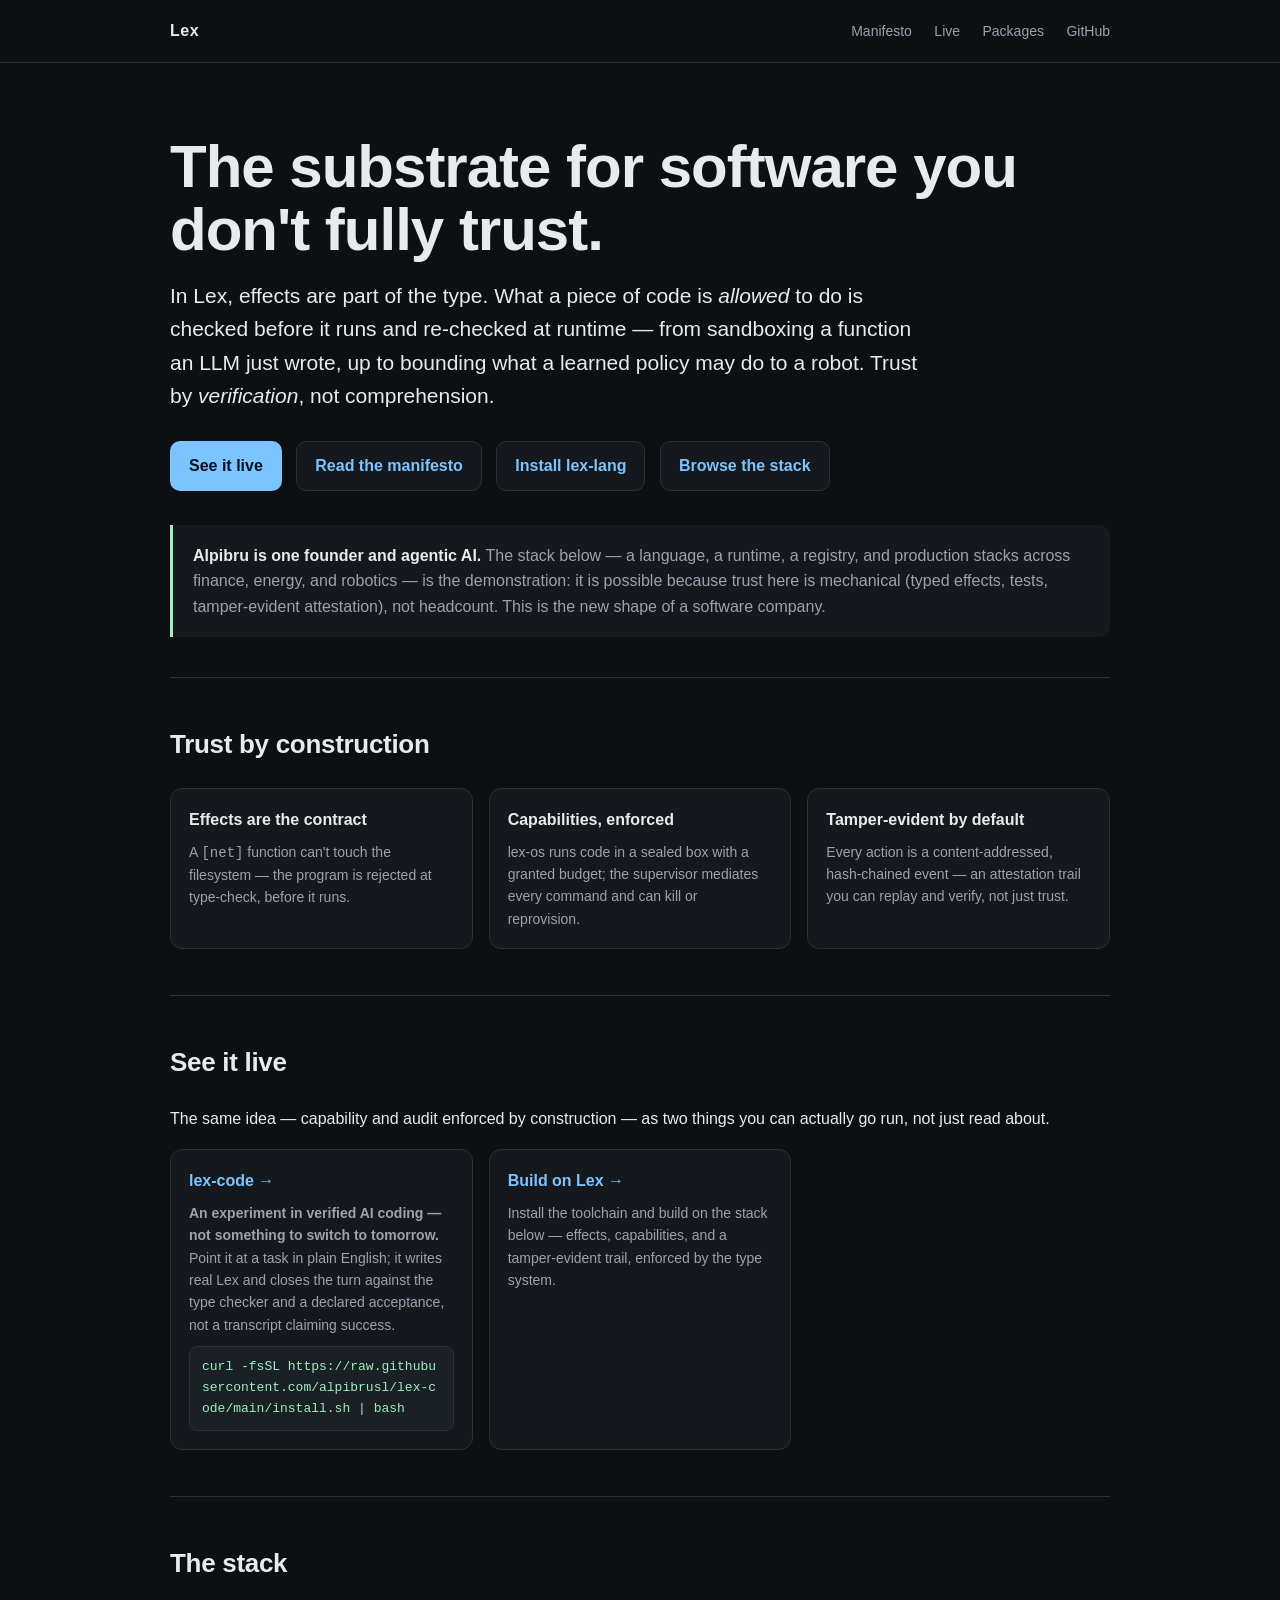
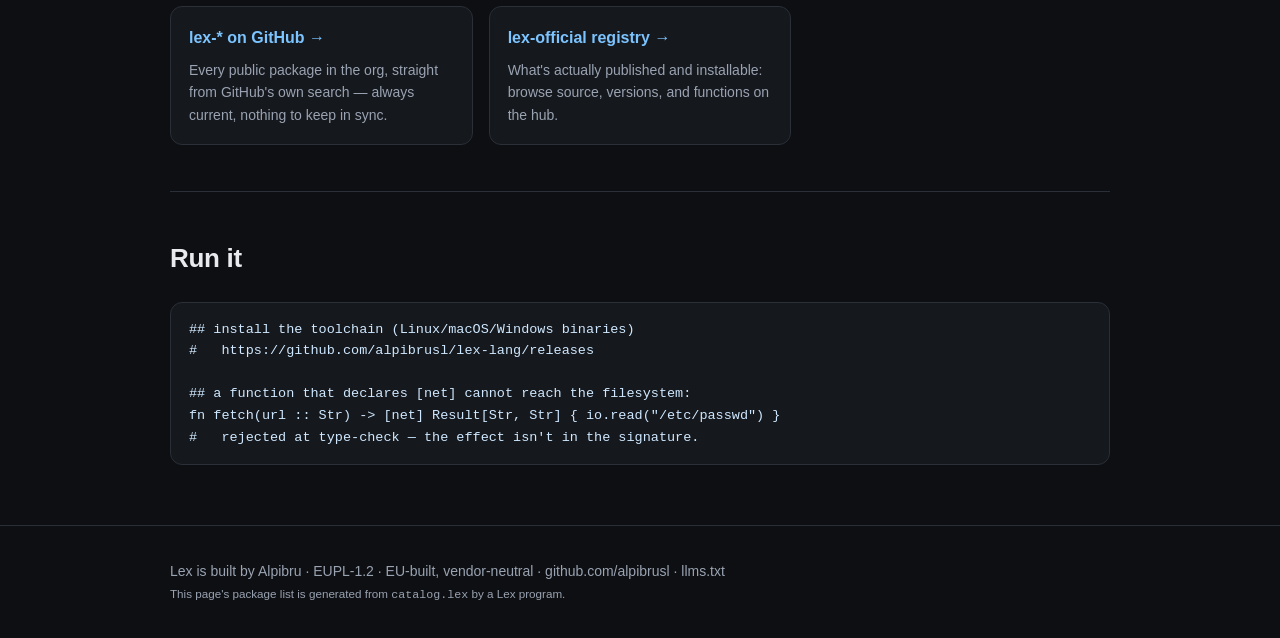
==== commit 926a69ab: "See it live: match lex-code's own honest framing, not "start using it" lex-code's landing page dropp" ====
--- a/index.html
+++ b/index.html
@@ -109,13 +109,13 @@
   <section class="block" id="live">
     <h2>See it live</h2>
     <p class="lead" style="margin-bottom:18px">The same idea — capability and audit enforced by
-    construction — running as something you can use right now.</p>
+    construction — as two things you can actually go run, not just read about.</p>
     <div class="pillars">
       <a class="pillar" style="text-decoration:none;display:block" href="https://github.com/alpibrusl/lex-code">
-        <h3>lex-code &rarr;</h3><p><b>Start using it — you don't have to learn Lex first.</b>
-        Point it at a task and it writes the Lex for you, and closes it against the type
-        checker and a declared acceptance — a result you can trust without reading the diff,
-        not a transcript claiming success.</p>
+        <h3>lex-code &rarr;</h3><p><b>An experiment in verified AI coding — not something to
+        switch to tomorrow.</b> Point it at a task in plain English; it writes real Lex and
+        closes the turn against the type checker and a declared acceptance, not a transcript
+        claiming success.</p>
         <code style="display:block;margin-top:10px;padding:10px 12px;font-size:13px;word-break:break-all;background:var(--surface2);border:1px solid var(--line);border-radius:8px;color:var(--accent2);">curl -fsSL https://raw.githubusercontent.com/alpibrusl/lex-code/main/install.sh | bash</code></a>
       <a class="pillar" style="text-decoration:none;display:block" href="https://github.com/alpibrusl/lex-lang/releases">
         <h3>Build on Lex &rarr;</h3><p>Install the toolchain and build on the stack below —
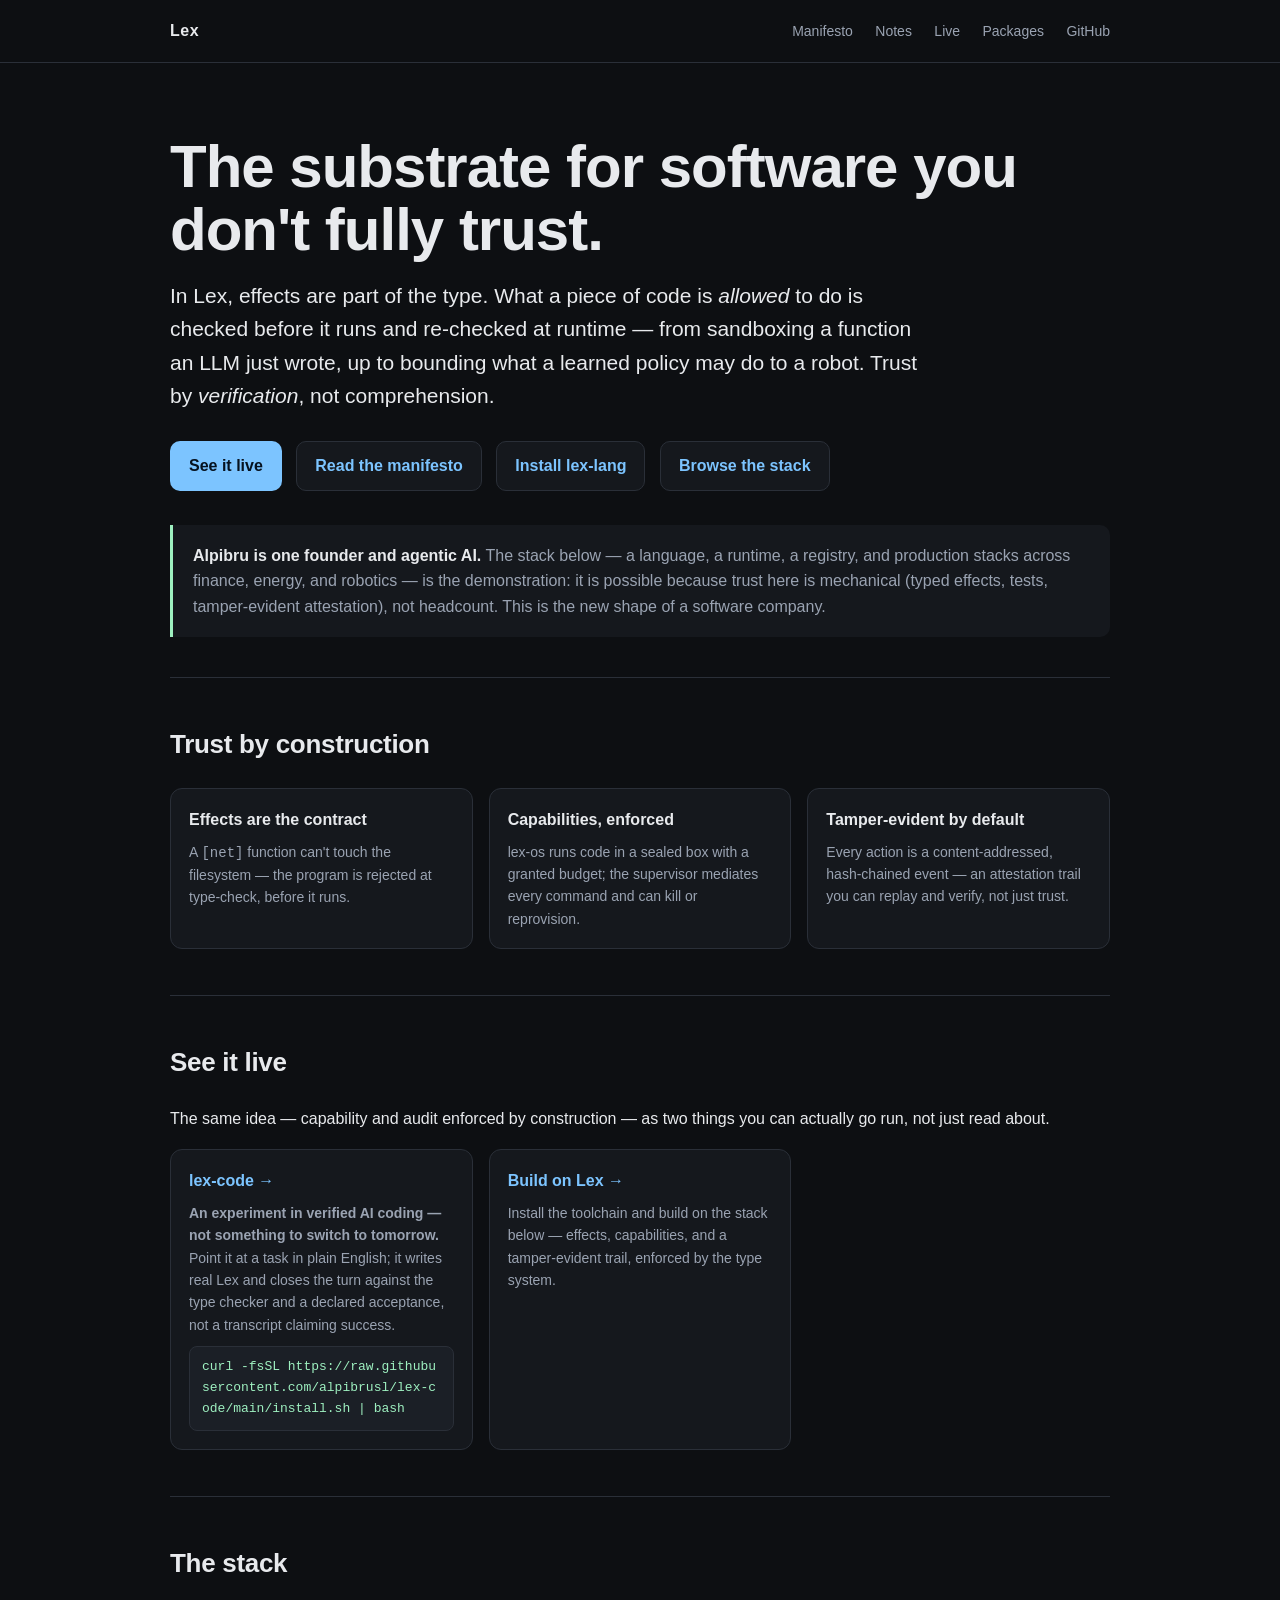
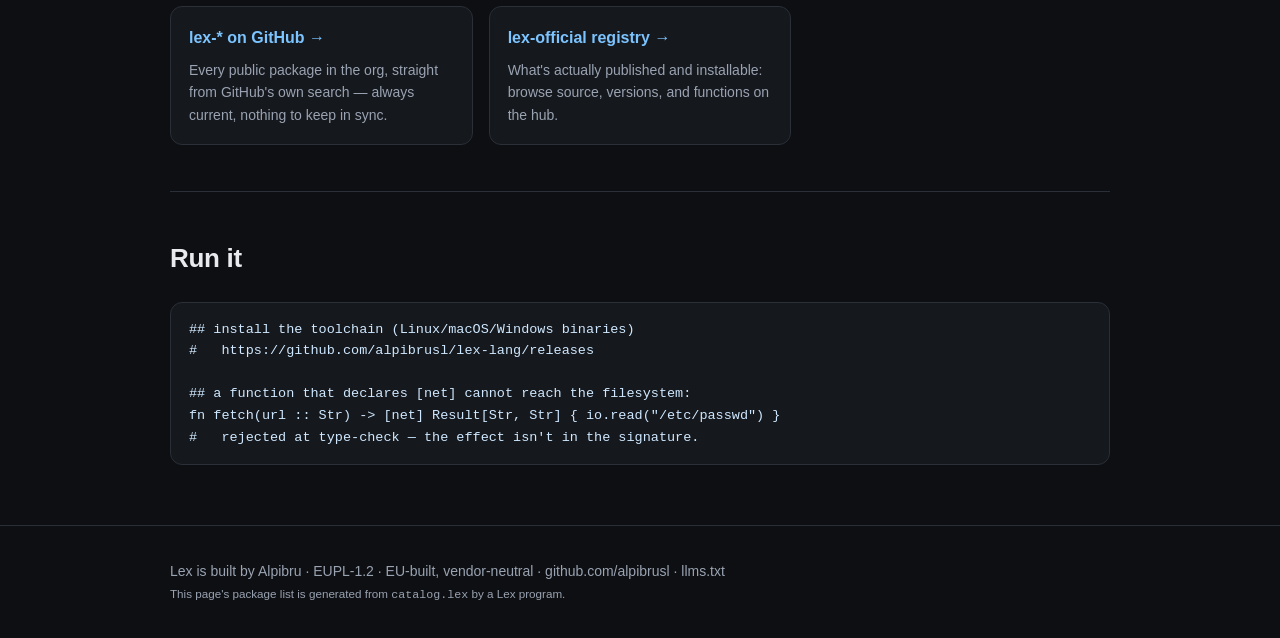
==== commit c26789fa: "posts: False Familiarity — why an agent's real failure mode is confidence, not ignorance A new post," ====
--- a/index.html
+++ b/index.html
@@ -69,6 +69,7 @@
   <span class="brand">Lex</span>
   <nav>
     <a href="/manifesto">Manifesto</a>
+    <a href="/posts/false-familiarity">Notes</a>
     <a href="#live">Live</a>
     <a href="#packages">Packages</a>
     <a href="https://github.com/alpibrusl">GitHub</a>
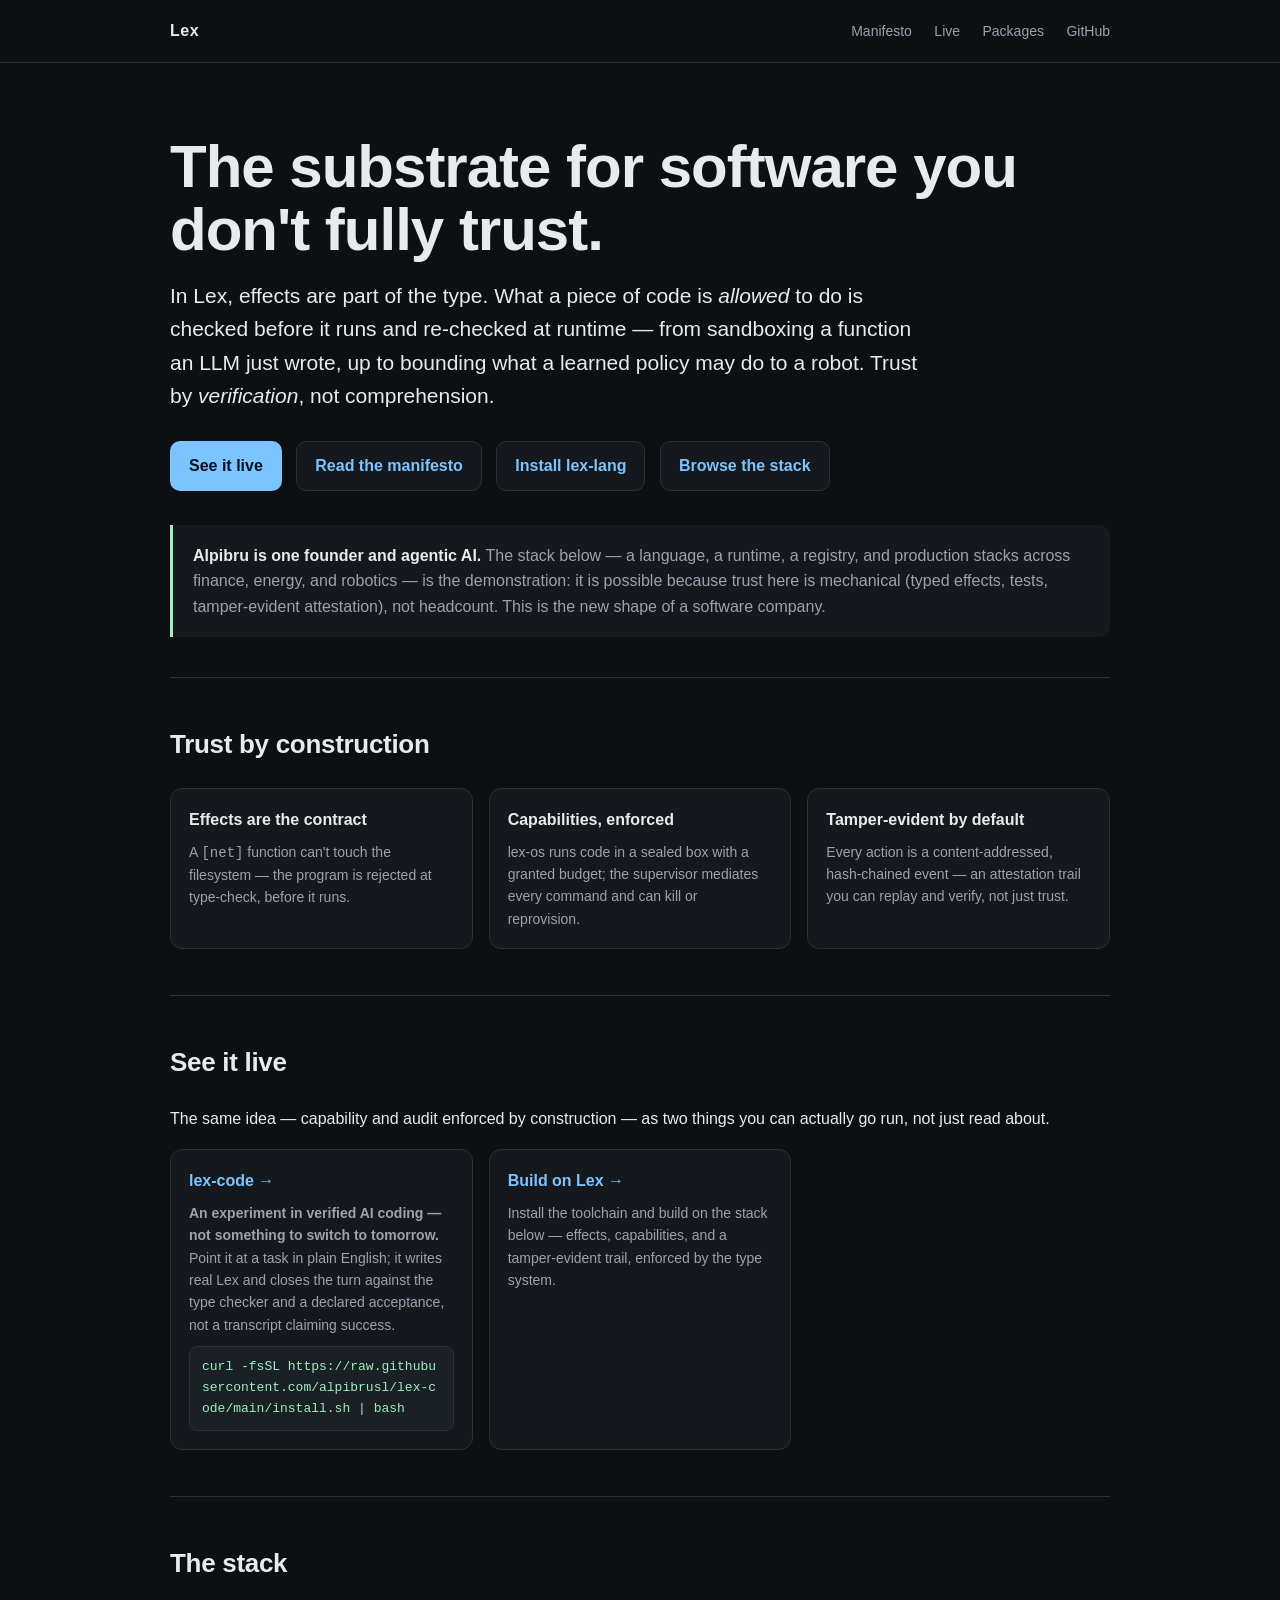
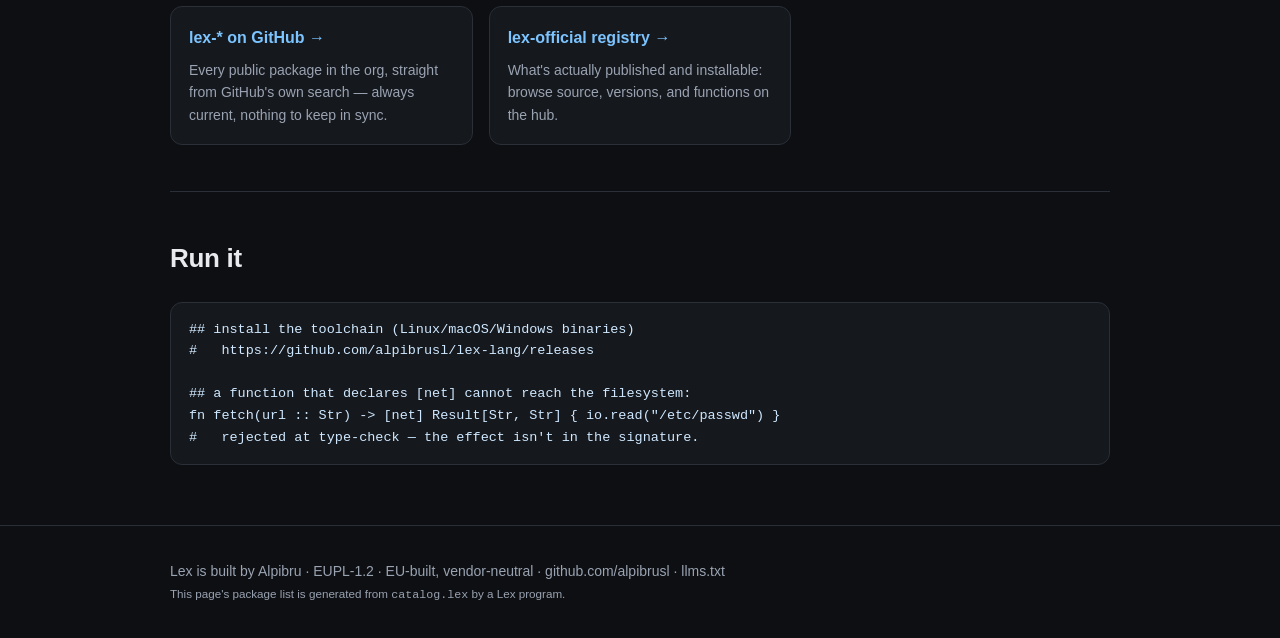
==== commit d656b336: "Move the False Familiarity post to alpibru.com/blog Wrong home: it's an Alpibru essay (agent-native " ====
--- a/index.html
+++ b/index.html
@@ -69,7 +69,6 @@
   <span class="brand">Lex</span>
   <nav>
     <a href="/manifesto">Manifesto</a>
-    <a href="/posts/false-familiarity">Notes</a>
     <a href="#live">Live</a>
     <a href="#packages">Packages</a>
     <a href="https://github.com/alpibrusl">GitHub</a>
